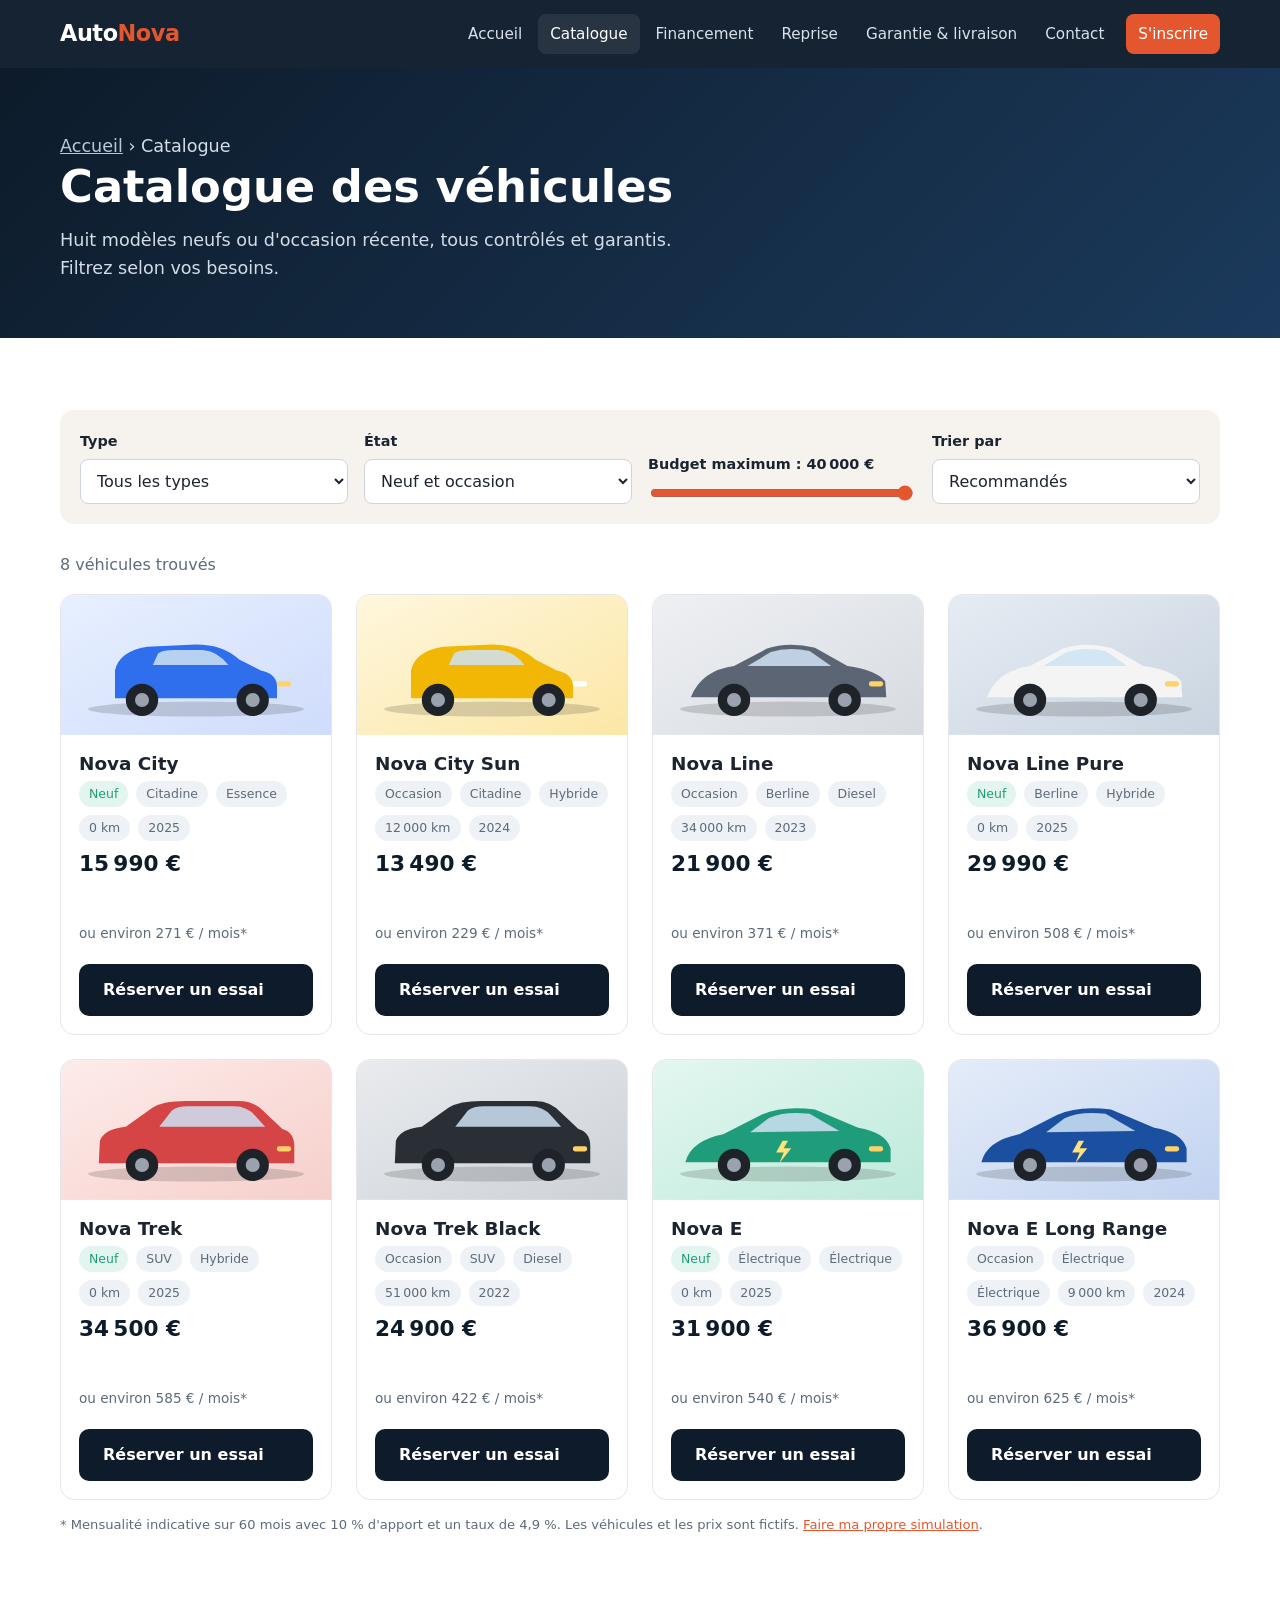
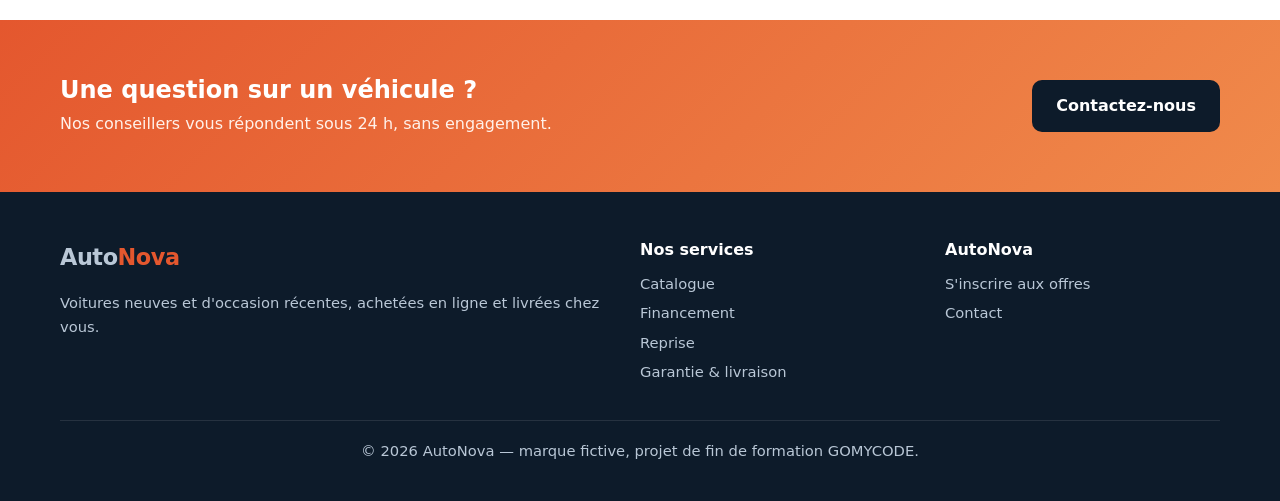
==== catalogue.html @ f9ec9d11 "AutoNova : site de marketing (accueil, 4 pages de fonctionnalites, inscription, contact), README et " ====
<!DOCTYPE html>
<html lang="fr">
<head>
  <meta charset="UTF-8">
  <meta name="viewport" content="width=device-width, initial-scale=1.0">
  <meta name="description" content="Toutes les voitures neuves et d'occasion AutoNova, avec filtres par type, prix et état.">
  <title>Catalogue — AutoNova</title>
  <link rel="icon" href="images/favicon.svg" type="image/svg+xml">
  <link rel="stylesheet" href="css/style.css">
</head>
<body>
  <a class="skip-link" href="#contenu">Aller au contenu</a>
  <header class="site-header">
    <nav class="container navbar" aria-label="Navigation principale">
      <a href="index.html" class="logo">Auto<span>Nova</span></a>
      <button class="menu-toggle" type="button" aria-expanded="false" aria-controls="nav-links">☰ Menu</button>
      <ul class="nav-links" id="nav-links">
        <li><a href="index.html">Accueil</a></li>
        <li><a href="catalogue.html" aria-current="page">Catalogue</a></li>
        <li><a href="financement.html">Financement</a></li>
        <li><a href="reprise.html">Reprise</a></li>
        <li><a href="garantie-livraison.html">Garantie & livraison</a></li>
        <li><a href="contact.html">Contact</a></li>
        <li><a href="inscription.html" class="nav-cta">S'inscrire</a></li>
      </ul>
    </nav>
  </header>

  <main id="contenu">
    <section class="page-hero">
      <div class="container">
        <p class="breadcrumb"><a href="index.html">Accueil</a> › Catalogue</p>
        <h1>Catalogue des véhicules</h1>
        <p>Huit modèles neufs ou d'occasion récente, tous contrôlés et garantis. Filtrez selon vos besoins.</p>
      </div>
    </section>

    <section class="section">
      <div class="container">
        <form class="filters" aria-label="Filtrer les véhicules" onsubmit="return false">
          <div class="field">
            <label for="filter-type">Type</label>
            <select id="filter-type">
              <option value="all">Tous les types</option>
              <option value="citadine">Citadine</option>
              <option value="berline">Berline</option>
              <option value="suv">SUV</option>
              <option value="electrique">Électrique</option>
            </select>
          </div>
          <div class="field">
            <label for="filter-condition">État</label>
            <select id="filter-condition">
              <option value="all">Neuf et occasion</option>
              <option value="neuf">Neuf</option>
              <option value="occasion">Occasion</option>
            </select>
          </div>
          <div class="field">
            <label for="filter-price">Budget maximum : <output id="price-output" for="filter-price"></output></label>
            <input type="range" id="filter-price" min="10000" max="40000" step="500" value="40000">
          </div>
          <div class="field">
            <label for="sort">Trier par</label>
            <select id="sort">
              <option value="default">Recommandés</option>
              <option value="price-asc">Prix croissant</option>
              <option value="price-desc">Prix décroissant</option>
              <option value="year">Plus récents</option>
            </select>
          </div>
        </form>

        <p id="result-count" class="result-count" aria-live="polite"></p>
        <div id="car-grid" class="grid"></div>
        <p class="disclaimer">* Mensualité indicative sur 60 mois avec 10 % d'apport et un taux de 4,9 %. Les véhicules et les prix sont fictifs. <a href="financement.html">Faire ma propre simulation</a>.</p>
      </div>
    </section>
  </main>

  <!-- Appel à l'action : présent sur toutes les pages sauf Contact -->
  <section class="cta-band" aria-labelledby="cta-title">
    <div class="container">
      <div>
        <h2 id="cta-title">Une question sur un véhicule ?</h2>
        <p>Nos conseillers vous répondent sous 24 h, sans engagement.</p>
      </div>
      <a class="btn" href="contact.html">Contactez-nous</a>
    </div>
  </section>

  <footer class="site-footer">
    <div class="container">
      <div class="footer-grid">
        <div>
          <a href="index.html" class="logo">Auto<span>Nova</span></a>
          <p>Voitures neuves et d'occasion récentes, achetées en ligne et livrées chez vous.</p>
        </div>
        <div>
          <h3>Nos services</h3>
          <ul>
            <li><a href="catalogue.html">Catalogue</a></li>
            <li><a href="financement.html">Financement</a></li>
            <li><a href="reprise.html">Reprise</a></li>
            <li><a href="garantie-livraison.html">Garantie &amp; livraison</a></li>
          </ul>
        </div>
        <div>
          <h3>AutoNova</h3>
          <ul>
            <li><a href="inscription.html">S'inscrire aux offres</a></li>
            <li><a href="contact.html">Contact</a></li>
          </ul>
        </div>
      </div>
      <p class="footer-bottom">© <span id="year">2026</span> AutoNova — marque fictive, projet de fin de formation GOMYCODE.</p>
    </div>
  </footer>

  <script src="js/main.js"></script>
  <script src="js/catalogue.js"></script>
</body>
</html>
---- css/style.css ----
/* =========================================================
   AutoNova — feuille de style commune à toutes les pages
   ========================================================= */
:root {
  --navy: #0d1b2a;
  --navy-2: #1b3a5c;
  --orange: #e4572e;
  --orange-dark: #c4421d;
  --sand: #f6f3ee;
  --text: #1c2430;
  --muted: #5d6b7a;
  --border: #e3e6ea;
  --white: #ffffff;
  --success: #1f9d7a;
  --error: #c62828;
  --radius: 14px;
  --shadow: 0 10px 30px rgba(13, 27, 42, 0.08);
  --max: 1160px;
}

*, *::before, *::after { box-sizing: border-box; }
html { scroll-behavior: smooth; }
body {
  margin: 0;
  font-family: system-ui, -apple-system, "Segoe UI", Roboto, sans-serif;
  color: var(--text);
  background: var(--white);
  line-height: 1.6;
}
img { max-width: 100%; display: block; }
a { color: var(--orange); }
h1, h2, h3 { line-height: 1.2; margin: 0 0 12px; }
.container { width: min(100% - 32px, var(--max)); margin-inline: auto; }
.visually-hidden { position: absolute; width: 1px; height: 1px; overflow: hidden; clip: rect(0 0 0 0); white-space: nowrap; }
.skip-link { position: absolute; left: -999px; top: 8px; background: var(--white); padding: 8px 12px; z-index: 100; }
.skip-link:focus { left: 8px; }

/* ===== En-tête ===== */
.site-header {
  position: sticky; top: 0; z-index: 50;
  background: rgba(13, 27, 42, 0.96);
  backdrop-filter: blur(6px);
}
.navbar { display: flex; align-items: center; justify-content: space-between; min-height: 68px; }
.logo { color: var(--white); font-weight: 800; font-size: 1.4rem; text-decoration: none; letter-spacing: -0.02em; }
.logo span { color: var(--orange); }
.nav-links { display: flex; gap: 4px; list-style: none; margin: 0; padding: 0; align-items: center; }
.nav-links a {
  display: block; padding: 8px 12px; border-radius: 8px;
  color: #d9e2ec; text-decoration: none; font-weight: 500; font-size: 0.95rem;
}
.nav-links a:hover, .nav-links a[aria-current="page"] { color: var(--white); background: rgba(255,255,255,0.08); }
.nav-links .nav-cta { background: var(--orange); color: var(--white); margin-left: 6px; }
.nav-links .nav-cta:hover, .nav-links .nav-cta[aria-current="page"] { background: var(--orange-dark); }
.menu-toggle {
  display: none; background: none; border: 1px solid rgba(255,255,255,0.3);
  color: var(--white); border-radius: 8px; padding: 8px 12px; font-size: 1rem; cursor: pointer;
}

/* ===== Boutons ===== */
.btn {
  display: inline-block; padding: 13px 24px; border-radius: 10px; border: none;
  background: var(--orange); color: var(--white); font: inherit; font-weight: 600;
  text-decoration: none; cursor: pointer; transition: background .2s, transform .15s;
}
.btn:hover { background: var(--orange-dark); transform: translateY(-1px); }
.btn-outline { background: transparent; border: 2px solid currentColor; color: var(--white); }
.btn-outline:hover { background: rgba(255,255,255,0.1); }
.btn-dark { background: var(--navy); }
.btn-dark:hover { background: var(--navy-2); }

/* ===== Héros ===== */
.hero {
  position: relative; color: var(--white); min-height: 560px;
  display: flex; align-items: center;
  background: var(--navy) url("../images/hero.svg") center / cover no-repeat;
}
.hero::before { content: ""; position: absolute; inset: 0; background: linear-gradient(90deg, rgba(13,27,42,.85) 0%, rgba(13,27,42,.35) 60%, transparent); }
.hero .container { position: relative; padding: 80px 0; }
.hero-content { max-width: 560px; }
.eyebrow { text-transform: uppercase; letter-spacing: .1em; font-size: .8rem; font-weight: 700; color: var(--orange); margin: 0 0 10px; }
.hero h1 { font-size: clamp(2.2rem, 5vw, 3.4rem); }
.hero p { font-size: 1.15rem; color: #dde5ee; }
.hero-actions { display: flex; gap: 12px; flex-wrap: wrap; margin-top: 24px; }

.page-hero { background: linear-gradient(135deg, var(--navy), var(--navy-2)); color: var(--white); padding: 64px 0 56px; }
.page-hero h1 { font-size: clamp(1.9rem, 4vw, 2.8rem); }
.page-hero p { color: #d3dde8; max-width: 640px; font-size: 1.1rem; margin: 0; }
.breadcrumb { font-size: .9rem; margin-bottom: 14px; }
.breadcrumb a { color: #b9c7d6; }

/* ===== Sections ===== */
.section { padding: 72px 0; }
.section-alt { background: var(--sand); }
.section-title { text-align: center; max-width: 680px; margin: 0 auto 40px; }
.section-title h2 { font-size: clamp(1.7rem, 3vw, 2.3rem); }
.section-title p { color: var(--muted); margin: 0; }

.stats { display: grid; grid-template-columns: repeat(auto-fit, minmax(180px, 1fr)); gap: 20px; }
.stat { text-align: center; padding: 22px; border-radius: var(--radius); background: var(--white); box-shadow: var(--shadow); }
.stat strong { display: block; font-size: 2rem; color: var(--orange); }
.stat span { color: var(--muted); }

.grid { display: grid; gap: 24px; grid-template-columns: repeat(auto-fit, minmax(250px, 1fr)); }

.feature-card {
  display: flex; flex-direction: column; padding: 26px; border-radius: var(--radius);
  background: var(--white); border: 1px solid var(--border); text-decoration: none; color: inherit;
  transition: transform .2s, box-shadow .2s;
}
.feature-card:hover { transform: translateY(-4px); box-shadow: var(--shadow); }
.feature-icon { width: 52px; height: 52px; display: grid; place-items: center; border-radius: 12px; background: #fdebe5; font-size: 1.6rem; margin-bottom: 16px; }
.feature-card p { color: var(--muted); flex: 1; }
.feature-link { color: var(--orange); font-weight: 600; }

.steps { counter-reset: step; list-style: none; padding: 0; display: grid; gap: 20px; grid-template-columns: repeat(auto-fit, minmax(220px, 1fr)); }
.steps li { position: relative; padding: 24px 22px 22px; background: var(--white); border-radius: var(--radius); box-shadow: var(--shadow); }
.steps li::before {
  counter-increment: step; content: counter(step);
  display: grid; place-items: center; width: 36px; height: 36px; border-radius: 50%;
  background: var(--navy); color: var(--white); font-weight: 700; margin-bottom: 12px;
}
.steps p { color: var(--muted); margin: 0; }

.testimonials { display: grid; gap: 20px; grid-template-columns: repeat(auto-fit, minmax(260px, 1fr)); }
.testimonial { margin: 0; padding: 24px; border-radius: var(--radius); background: var(--white); border-left: 4px solid var(--orange); }
.testimonial footer { margin-top: 10px; color: var(--muted); font-size: .9rem; }
.note-fictive { text-align: center; color: var(--muted); font-size: .85rem; margin-top: 16px; }

/* ===== Deux colonnes ===== */
.split { display: grid; gap: 40px; grid-template-columns: 1fr 1fr; align-items: center; }
.split img { border-radius: var(--radius); box-shadow: var(--shadow); }
.check-list { list-style: none; padding: 0; }
.check-list li { padding: 6px 0 6px 30px; position: relative; }
.check-list li::before { content: "✓"; position: absolute; left: 0; top: 6px; width: 20px; height: 20px; border-radius: 50%; background: #e3f5ef; color: var(--success); display: grid; place-items: center; font-size: .75rem; font-weight: 800; }

/* ===== Catalogue ===== */
.filters { display: flex; flex-wrap: wrap; gap: 16px; align-items: flex-end; padding: 20px; background: var(--sand); border-radius: var(--radius); margin-bottom: 28px; }
.field { display: flex; flex-direction: column; gap: 6px; flex: 1; min-width: 180px; }
.field label { font-weight: 600; font-size: .9rem; }
.field input, .field select, .field textarea {
  padding: 11px 12px; border: 1px solid #cfd5dc; border-radius: 8px; font: inherit; background: var(--white); color: var(--text);
}
.field input:focus, .field select:focus, .field textarea:focus { outline: 2px solid var(--orange); border-color: transparent; }
.result-count { color: var(--muted); margin: 0 0 16px; }

.car-card { border-radius: var(--radius); overflow: hidden; background: var(--white); border: 1px solid var(--border); display: flex; flex-direction: column; }
.car-card img { aspect-ratio: 50 / 26; object-fit: cover; width: 100%; }
.car-body { padding: 18px; display: flex; flex-direction: column; gap: 6px; flex: 1; }
.car-body h3 { margin: 0; font-size: 1.15rem; }
.car-meta { display: flex; gap: 8px; flex-wrap: wrap; }
.tag { font-size: .78rem; padding: 3px 10px; border-radius: 999px; background: #eef2f6; color: var(--muted); }
.tag-new { background: #e3f5ef; color: var(--success); }
.car-price { font-size: 1.35rem; font-weight: 800; color: var(--navy); margin-top: auto; }
.car-month { font-size: .85rem; color: var(--muted); }
.empty { text-align: center; padding: 40px; color: var(--muted); }

/* ===== Simulateurs ===== */
.calculator { display: grid; gap: 30px; grid-template-columns: 1.2fr 1fr; align-items: start; }
.panel { padding: 28px; border-radius: var(--radius); background: var(--white); box-shadow: var(--shadow); }
.panel .field { margin-bottom: 18px; }
.range-row { display: flex; justify-content: space-between; font-size: .9rem; color: var(--muted); }
input[type="range"] { accent-color: var(--orange); padding: 0; }
.result-panel { background: var(--navy); color: var(--white); }
.result-big { font-size: 2.6rem; font-weight: 800; color: var(--orange); margin: 6px 0; }
.result-list { list-style: none; padding: 0; margin: 18px 0 0; }
.result-list li { display: flex; justify-content: space-between; padding: 8px 0; border-bottom: 1px solid rgba(255,255,255,.12); color: #d3dde8; }
.result-list strong { color: var(--white); }
.disclaimer { font-size: .82rem; color: var(--muted); margin-top: 14px; }
.result-panel .disclaimer { color: #9fb0c2; }

/* ===== Tableau ===== */
.table-wrap { overflow-x: auto; }
table { width: 100%; border-collapse: collapse; background: var(--white); border-radius: var(--radius); overflow: hidden; }
th, td { padding: 14px 16px; text-align: left; border-bottom: 1px solid var(--border); }
th { background: var(--navy); color: var(--white); font-weight: 600; }

/* ===== FAQ ===== */
details { border: 1px solid var(--border); border-radius: 10px; padding: 14px 18px; background: var(--white); margin-bottom: 10px; }
summary { font-weight: 600; cursor: pointer; }
details p { color: var(--muted); margin: 10px 0 0; }

/* ===== Formulaires ===== */
.form-card { max-width: 640px; margin: 0 auto; }
.form-grid { display: grid; grid-template-columns: 1fr 1fr; gap: 0 18px; }
.form-grid .full { grid-column: 1 / -1; }
.field .hint { font-size: .8rem; color: var(--muted); }
.field .error { font-size: .82rem; color: var(--error); min-height: 1.1em; }
.field.invalid input, .field.invalid select, .field.invalid textarea { border-color: var(--error); background: #fff7f7; }
.checkbox { display: flex; gap: 10px; align-items: flex-start; font-size: .92rem; }
.checkbox input { margin-top: 4px; accent-color: var(--orange); }
.form-success { display: none; padding: 18px; border-radius: 10px; background: #e3f5ef; color: #0f5c46; font-weight: 600; margin-top: 18px; }
.form-success.visible { display: block; }

.benefits { list-style: none; padding: 0; display: grid; gap: 14px; }
.benefits li { display: flex; gap: 14px; align-items: flex-start; }
.benefits .feature-icon { margin: 0; flex-shrink: 0; width: 44px; height: 44px; font-size: 1.3rem; }

.contact-info { list-style: none; padding: 0; display: grid; gap: 16px; }
.contact-info li { display: flex; gap: 12px; }

/* ===== Bandeau d'appel à l'action (toutes les pages sauf Contact) ===== */
.cta-band { background: linear-gradient(135deg, var(--orange), #f08a4b); color: var(--white); padding: 56px 0; }
.cta-band .container { display: flex; justify-content: space-between; align-items: center; gap: 24px; flex-wrap: wrap; }
.cta-band h2 { margin: 0 0 6px; }
.cta-band p { margin: 0; color: #fff1ea; }
.cta-band .btn { background: var(--navy); }
.cta-band .btn:hover { background: var(--navy-2); }

/* ===== Pied de page ===== */
.site-footer { background: var(--navy); color: #b9c7d6; padding: 48px 0 24px; font-size: .92rem; }
.footer-grid { display: grid; gap: 30px; grid-template-columns: 2fr 1fr 1fr; }
.site-footer h3 { color: var(--white); font-size: 1rem; }
.site-footer ul { list-style: none; padding: 0; margin: 0; }
.site-footer li { margin-bottom: 6px; }
.site-footer a { color: #b9c7d6; text-decoration: none; }
.site-footer a:hover { color: var(--white); }
.footer-bottom { border-top: 1px solid rgba(255,255,255,.1); margin-top: 30px; padding-top: 18px; text-align: center; }

:focus-visible { outline: 3px solid #ffb38f; outline-offset: 2px; }

/* ===== Animations au défilement ===== */
.reveal { opacity: 0; transform: translateY(18px); transition: opacity .6s ease, transform .6s ease; }
.reveal.visible { opacity: 1; transform: none; }
@media (prefers-reduced-motion: reduce) {
  * { transition: none !important; scroll-behavior: auto !important; }
  .reveal { opacity: 1; transform: none; }
}

/* ===== Responsive ===== */
@media (max-width: 900px) {
  .split, .calculator { grid-template-columns: 1fr; }
  .footer-grid { grid-template-columns: 1fr 1fr; }
  .footer-grid > :first-child { grid-column: 1 / -1; }
}
@media (max-width: 760px) {
  .menu-toggle { display: block; }
  .nav-links {
    display: none; position: absolute; top: 68px; left: 0; right: 0;
    flex-direction: column; align-items: stretch; gap: 0; padding: 10px 16px 18px;
    background: var(--navy);
  }
  .nav-links.open { display: flex; }
  .nav-links .nav-cta { margin: 8px 0 0; text-align: center; }
  .hero { min-height: 480px; }
  .section { padding: 52px 0; }
  .form-grid { grid-template-columns: 1fr; }
}
@media (max-width: 480px) {
  .footer-grid { grid-template-columns: 1fr; }
  .hero-actions .btn { width: 100%; text-align: center; }
}
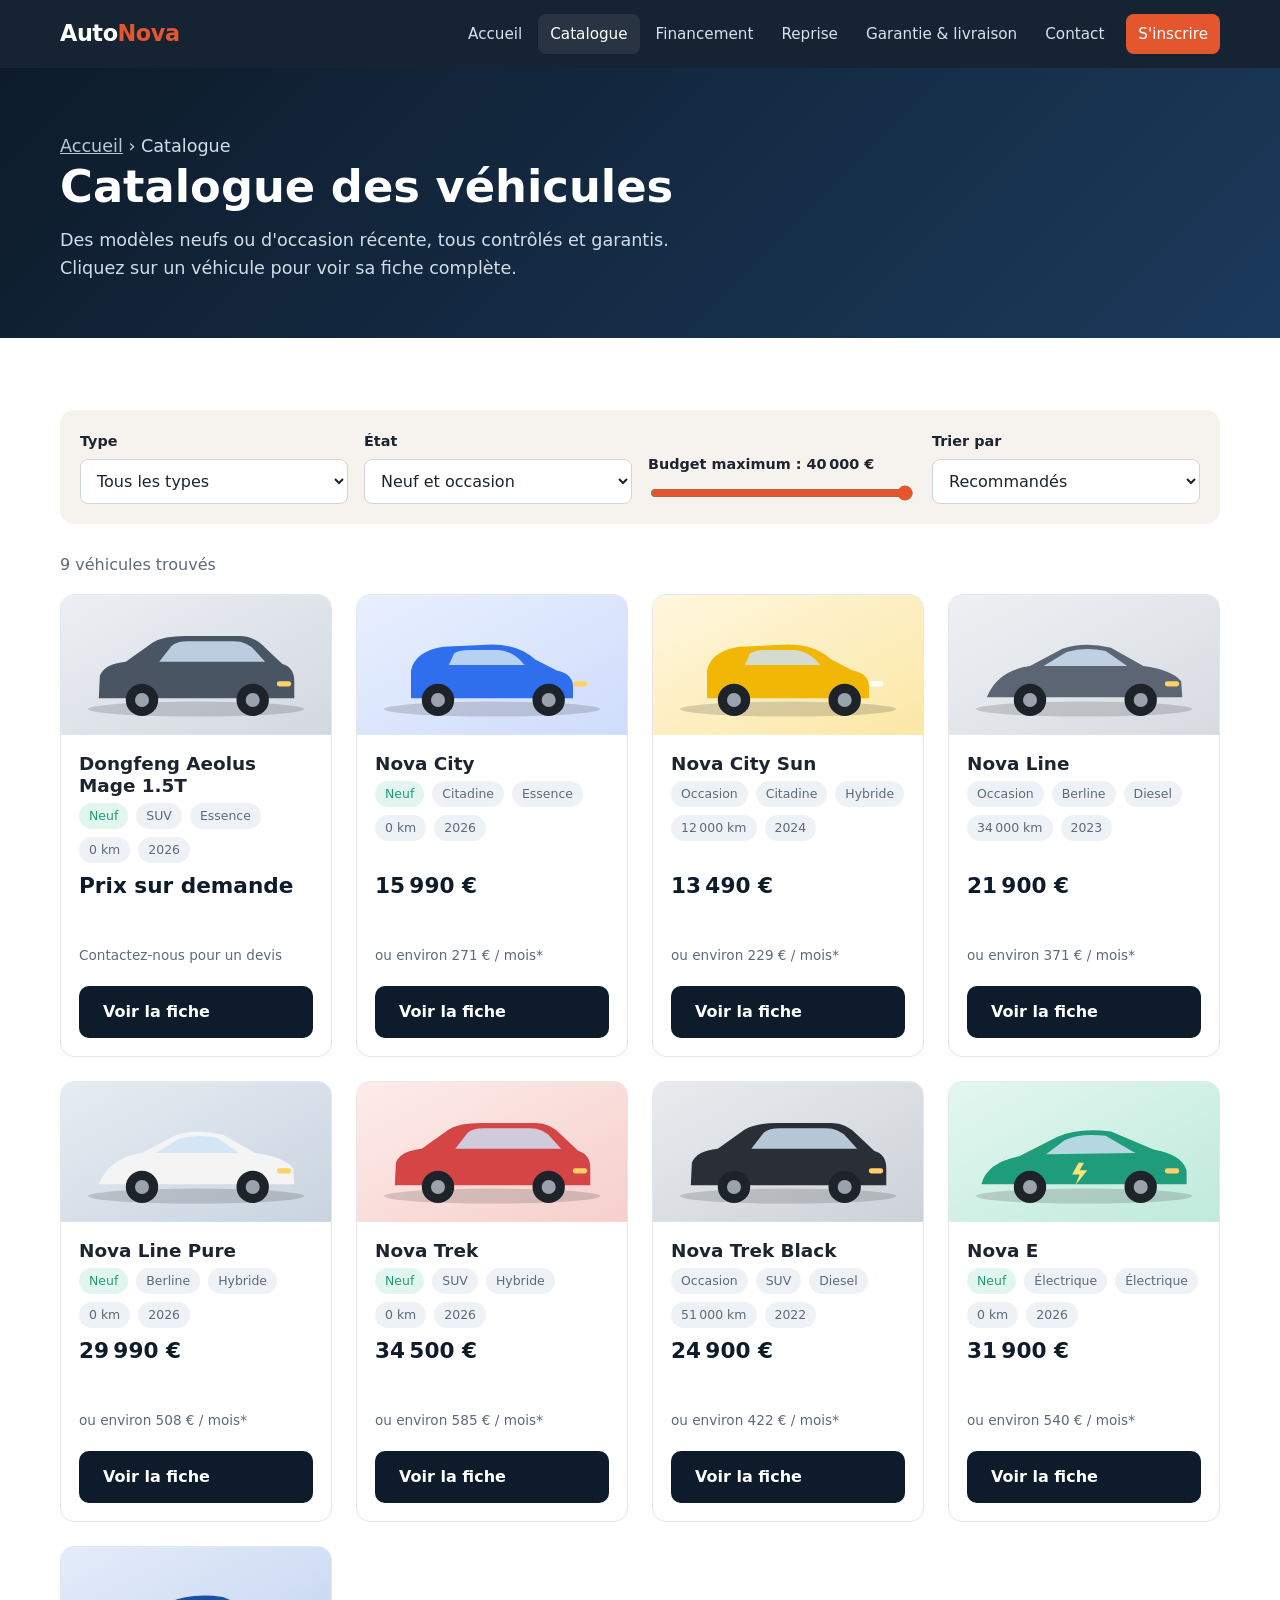
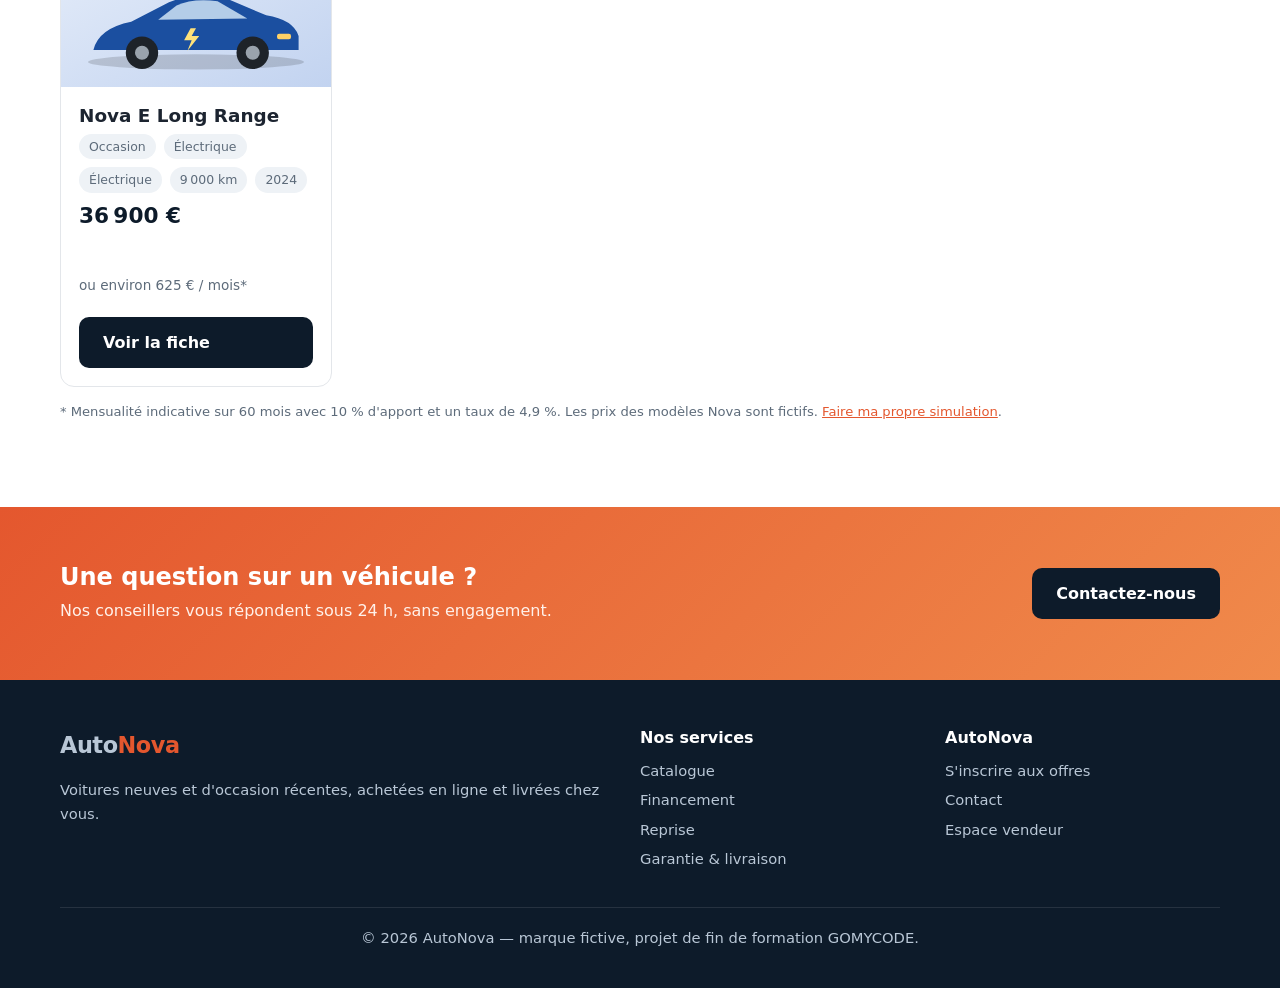
==== commit 272ff395: "Fiches vehicules par theme (neuf/occasion), Espace vendeur avec photos, video et import de fiche tec" ====
--- a/catalogue.html
+++ b/catalogue.html
@@ -31,7 +31,7 @@
       <div class="container">
         <p class="breadcrumb"><a href="index.html">Accueil</a> › Catalogue</p>
         <h1>Catalogue des véhicules</h1>
-        <p>Huit modèles neufs ou d'occasion récente, tous contrôlés et garantis. Filtrez selon vos besoins.</p>
+        <p>Des modèles neufs ou d'occasion récente, tous contrôlés et garantis. Cliquez sur un véhicule pour voir sa fiche complète.</p>
       </div>
     </section>
 
@@ -73,7 +73,7 @@
 
         <p id="result-count" class="result-count" aria-live="polite"></p>
         <div id="car-grid" class="grid"></div>
-        <p class="disclaimer">* Mensualité indicative sur 60 mois avec 10 % d'apport et un taux de 4,9 %. Les véhicules et les prix sont fictifs. <a href="financement.html">Faire ma propre simulation</a>.</p>
+        <p class="disclaimer">* Mensualité indicative sur 60 mois avec 10 % d'apport et un taux de 4,9 %. Les prix des modèles Nova sont fictifs. <a href="financement.html">Faire ma propre simulation</a>.</p>
       </div>
     </section>
   </main>
@@ -110,6 +110,7 @@
           <ul>
             <li><a href="inscription.html">S'inscrire aux offres</a></li>
             <li><a href="contact.html">Contact</a></li>
+            <li><a href="espace-vendeur.html">Espace vendeur</a></li>
           </ul>
         </div>
       </div>
@@ -118,6 +119,7 @@
   </footer>
 
   <script src="js/main.js"></script>
+  <script src="js/vehicules.js"></script>
   <script src="js/catalogue.js"></script>
 </body>
 </html>
--- a/css/style.css
+++ b/css/style.css
@@ -250,3 +250,124 @@
   .footer-grid { grid-template-columns: 1fr; }
   .hero-actions .btn { width: 100%; text-align: center; }
 }
+
+/* =========================================================
+   Fiches véhicules et Espace vendeur
+   ========================================================= */
+.card-link { color: inherit; text-decoration: none; }
+.card-link:hover { color: var(--orange); }
+
+.condition-badge {
+  display: inline-block; padding: 5px 14px; border-radius: 999px;
+  font-size: .8rem; font-weight: 800; letter-spacing: .06em; text-transform: uppercase; margin-bottom: 12px;
+}
+.condition-badge.is-new { background: #1f9d7a; color: #fff; }
+.condition-badge.is-used { background: #f2b705; color: #1c2430; }
+.condition-badge.small { padding: 2px 10px; font-size: .7rem; margin: 0; vertical-align: middle; }
+
+.fiche-hero { padding-bottom: 40px; }
+.fiche-top { display: grid; grid-template-columns: 1.4fr 1fr; gap: 32px; align-items: start; }
+
+.gallery-stage { border-radius: var(--radius); overflow: hidden; background: #eef1f4; aspect-ratio: 16 / 10; }
+.gallery-stage img, .gallery-stage video { width: 100%; height: 100%; object-fit: cover; background: #000; }
+.gallery-stage img[src$=".svg"] { object-fit: contain; background: transparent; }
+.gallery-thumbs { display: flex; gap: 10px; margin-top: 12px; overflow-x: auto; padding-bottom: 4px; }
+.thumb {
+  flex: 0 0 86px; height: 60px; padding: 0; border: 2px solid transparent; border-radius: 8px;
+  overflow: hidden; background: var(--navy); cursor: pointer;
+}
+.thumb img { width: 100%; height: 100%; object-fit: cover; }
+.thumb[aria-pressed="true"] { border-color: var(--orange); }
+.thumb-video { color: #fff; font-size: .8rem; font-weight: 700; }
+
+.fiche-summary { position: sticky; top: 88px; }
+.fiche-price { font-size: 2rem; font-weight: 800; color: var(--navy); margin: 0; }
+.key-figures { display: grid; grid-template-columns: 1fr 1fr; gap: 10px; margin: 18px 0; }
+.key-figure { padding: 12px; border-radius: 10px; background: var(--sand); }
+.key-figure span { display: block; font-size: .78rem; color: var(--muted); text-transform: uppercase; letter-spacing: .04em; }
+.key-figure strong { font-size: 1rem; }
+.summary-title { font-size: 1.05rem; margin-top: 18px; }
+.fiche-actions { display: grid; gap: 10px; margin-top: 18px; }
+.fiche-actions .btn { text-align: center; }
+
+.section-heading { margin-bottom: 24px; }
+.spec-groups { display: grid; gap: 20px; grid-template-columns: repeat(auto-fit, minmax(320px, 1fr)); }
+.spec-card { background: var(--white); border-radius: var(--radius); padding: 20px 22px; box-shadow: var(--shadow); }
+.spec-card h3 { display: flex; align-items: center; gap: 10px; font-size: 1.05rem; padding-bottom: 10px; border-bottom: 2px solid var(--orange); }
+.spec-icon { font-size: 1.2rem; }
+.spec-table { width: 100%; border-collapse: collapse; background: none; border-radius: 0; }
+.spec-table th, .spec-table td { padding: 9px 0; border-bottom: 1px solid var(--border); vertical-align: top; background: none; color: var(--text); }
+.spec-table th { width: 46%; font-weight: 500; color: var(--muted); padding-right: 12px; }
+.spec-table td { font-weight: 600; }
+.spec-table tr:last-child th, .spec-table tr:last-child td { border-bottom: none; }
+
+/* --- Espace vendeur --- */
+.vendor { display: grid; gap: 28px; }
+.notice { margin: 0; padding: 14px 18px; border-radius: 10px; background: #fff6e0; border-left: 4px solid #f2b705; }
+.optional { font-weight: 400; color: var(--muted); font-size: .9rem; }
+.import-panel textarea { font-family: ui-monospace, Menlo, Consolas, monospace; font-size: .88rem; }
+.import-status { margin: 12px 0 0; font-weight: 600; }
+.import-status.is-ok { color: var(--success); }
+.import-status.is-error, .form-status.is-error { color: var(--error); }
+.form-status.is-ok { color: var(--success); font-weight: 600; }
+
+#vehicle-form { display: grid; gap: 20px; }
+#vehicle-form > h2 { margin: 0; }
+.form-section { border: 1px solid var(--border); margin: 0; }
+.form-section legend { font-weight: 700; font-size: 1.05rem; padding: 0 8px; }
+.state-section.is-new { border-left: 4px solid #1f9d7a; }
+.state-section.is-used { border-left: 4px solid #f2b705; }
+
+.condition-toggle { display: inline-flex; padding: 4px; border-radius: 12px; background: var(--sand); margin-bottom: 18px; }
+.condition-toggle input { position: absolute; opacity: 0; pointer-events: none; }
+.condition-toggle span { display: block; padding: 10px 26px; border-radius: 9px; font-weight: 700; cursor: pointer; color: var(--muted); }
+.condition-toggle input:checked + span { background: var(--navy); color: #fff; }
+.condition-toggle input:focus-visible + span { outline: 3px solid #ffb38f; }
+
+.photo-preview { display: grid; grid-template-columns: repeat(auto-fill, minmax(120px, 1fr)); gap: 12px; margin-top: 14px; }
+.preview-item { position: relative; margin: 0; }
+.preview-item img { width: 100%; aspect-ratio: 4 / 3; object-fit: cover; border-radius: 8px; }
+.preview-item figcaption { font-size: .78rem; color: var(--muted); }
+.preview-item:first-child img { outline: 3px solid var(--orange); }
+.preview-item .icon-btn-small { position: absolute; top: 6px; right: 6px; }
+.video-preview video { width: 100%; max-width: 480px; border-radius: 10px; margin-top: 14px; display: block; }
+
+.icon-btn-small {
+  width: 30px; height: 30px; border-radius: 50%; border: none; cursor: pointer;
+  background: rgba(13, 27, 42, .85); color: #fff; font-size: 1.1rem; line-height: 1;
+}
+.link-btn { background: none; border: none; color: var(--orange); font: inherit; font-weight: 600; cursor: pointer; padding: 6px 0; }
+.btn-ghost { background: transparent; color: var(--navy); border: 2px solid var(--border); }
+.btn-ghost:hover { background: var(--sand); }
+.form-actions { display: flex; gap: 12px; flex-wrap: wrap; }
+
+.extra-rows { list-style: none; padding: 0; margin: 10px 0; display: grid; gap: 8px; }
+.extra-row { display: grid; grid-template-columns: 1fr 1fr 30px; gap: 8px; align-items: center; }
+.extra-row input { padding: 10px 12px; border: 1px solid #cfd5dc; border-radius: 8px; font: inherit; min-width: 0; }
+
+.my-vehicles { display: grid; gap: 12px; }
+.my-vehicle { display: grid; grid-template-columns: 110px 1fr auto; gap: 16px; align-items: center; padding: 12px; border: 1px solid var(--border); border-radius: var(--radius); background: var(--white); }
+.my-vehicle img { width: 110px; height: 72px; object-fit: cover; border-radius: 8px; background: var(--sand); }
+.my-vehicle h3 { margin: 0 0 4px; font-size: 1.05rem; }
+.my-vehicle p { margin: 0; color: var(--muted); font-size: .9rem; }
+.my-actions { display: flex; gap: 6px; flex-wrap: wrap; }
+.my-actions a, .my-actions button {
+  padding: 7px 12px; border-radius: 8px; border: 1px solid var(--border); background: var(--white);
+  font: inherit; font-size: .88rem; color: var(--text); text-decoration: none; cursor: pointer;
+}
+.my-actions .danger { color: var(--error); }
+#export-text { width: 100%; font-family: ui-monospace, Menlo, Consolas, monospace; font-size: .82rem; padding: 10px; border-radius: 8px; border: 1px solid #cfd5dc; }
+
+@media (max-width: 900px) {
+  .fiche-top { grid-template-columns: 1fr; }
+  .fiche-summary { position: static; }
+}
+@media (max-width: 600px) {
+  .spec-groups { grid-template-columns: 1fr; }
+  .my-vehicle { grid-template-columns: 80px 1fr; }
+  .my-vehicle img { width: 80px; height: 56px; }
+  .my-actions { grid-column: 1 / -1; }
+  .extra-row { grid-template-columns: 1fr 30px; }
+  .extra-row input:first-child { grid-column: 1 / -1; }
+}
+[hidden] { display: none !important; }
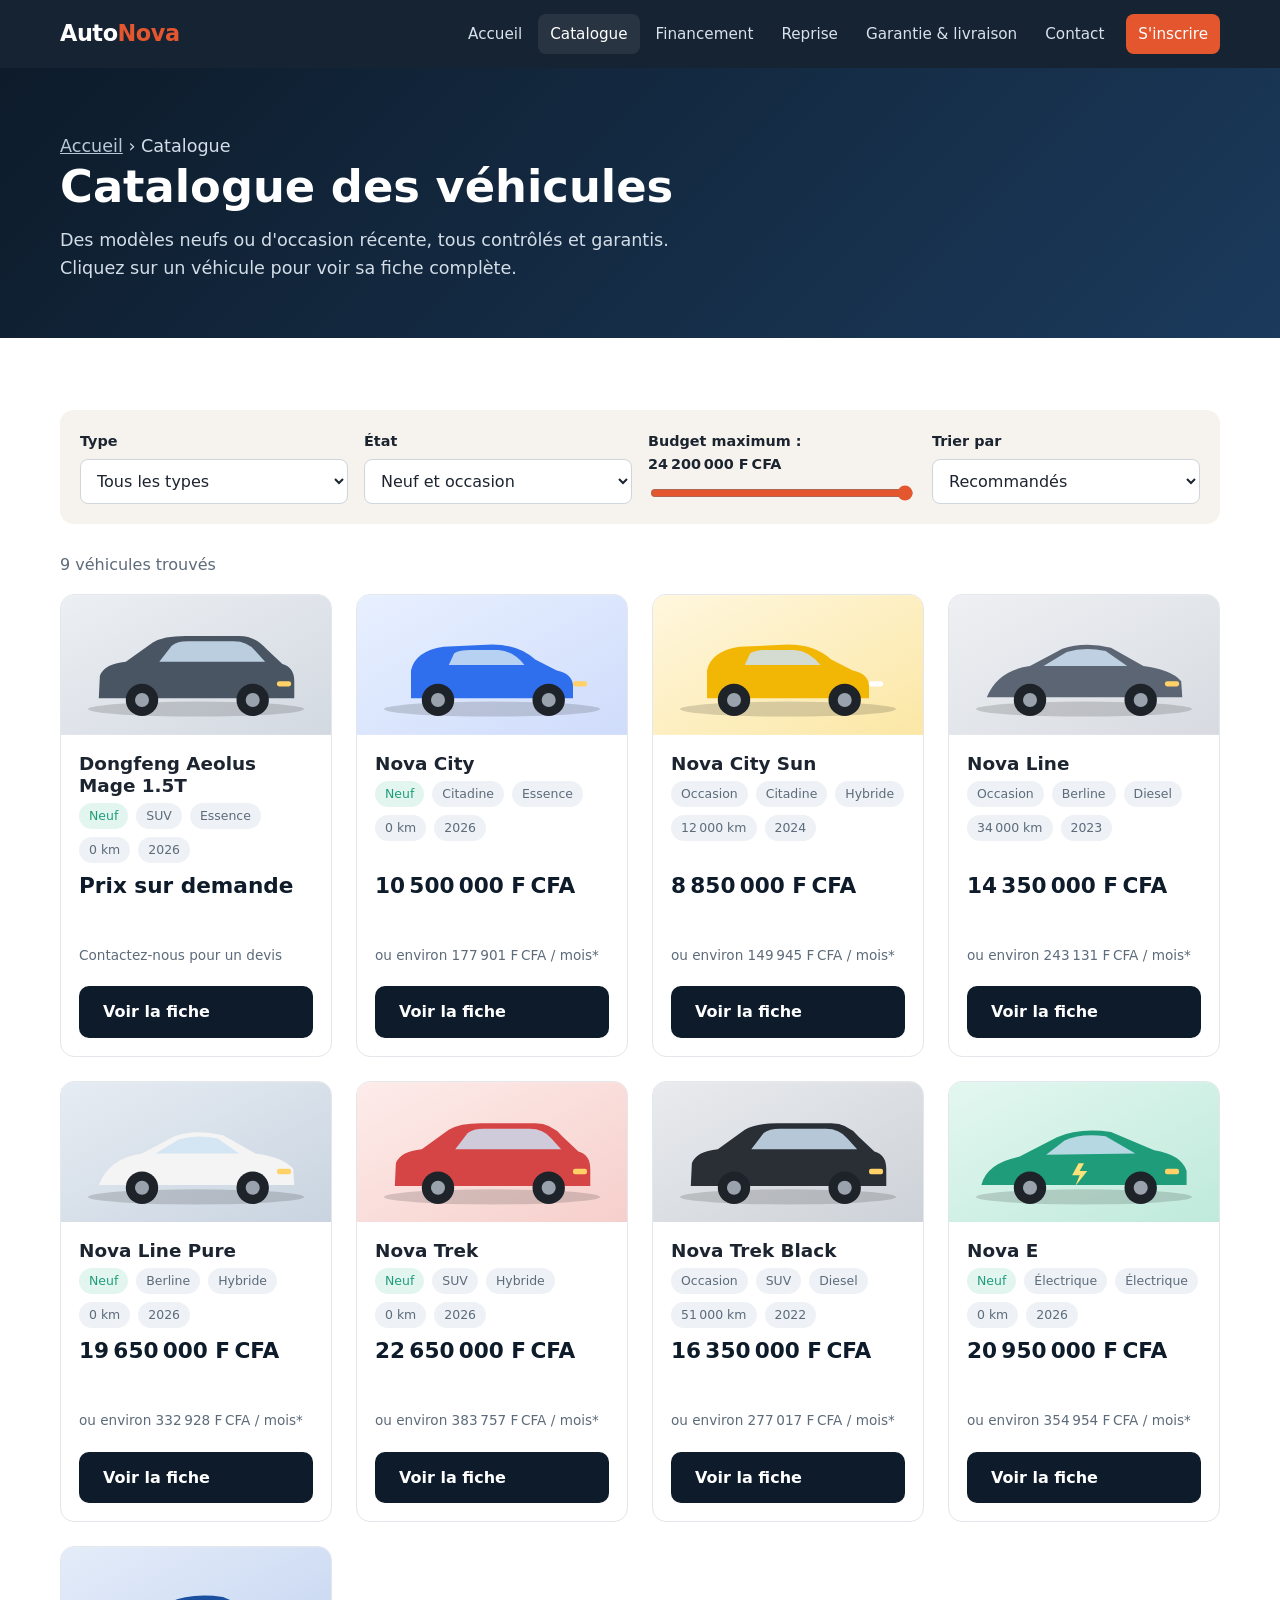
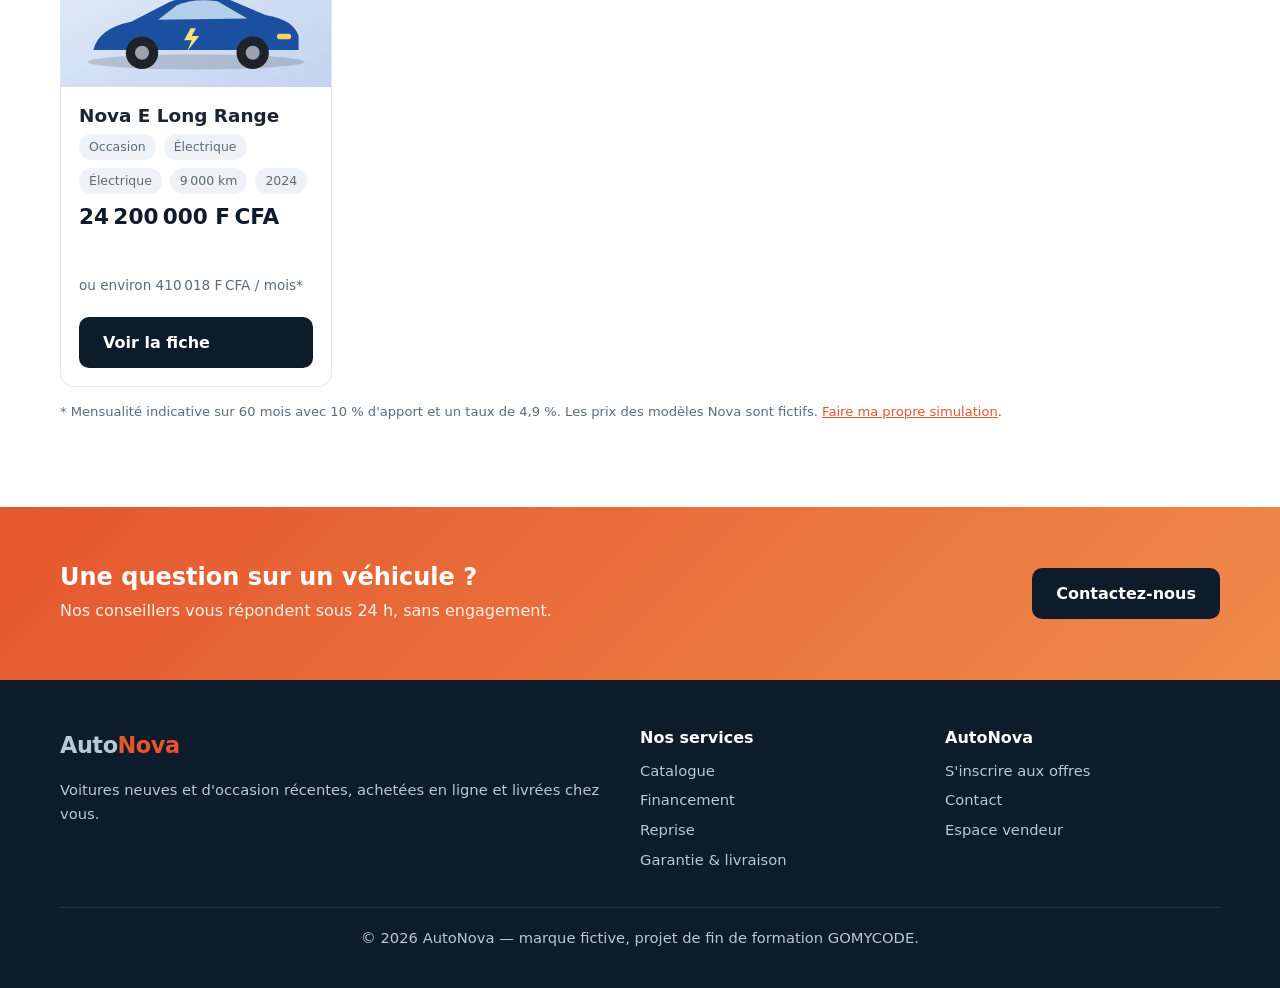
==== commit 8e37ce95: "Prix en francs CFA sur tout le site (catalogue, fiches, financement, reprise, inscription) Co-Author" ====
--- a/catalogue.html
+++ b/catalogue.html
@@ -58,7 +58,7 @@
           </div>
           <div class="field">
             <label for="filter-price">Budget maximum : <output id="price-output" for="filter-price"></output></label>
-            <input type="range" id="filter-price" min="10000" max="40000" step="500" value="40000">
+            <input type="range" id="filter-price" min="0" max="25000000" step="500000" value="25000000">
           </div>
           <div class="field">
             <label for="sort">Trier par</label>
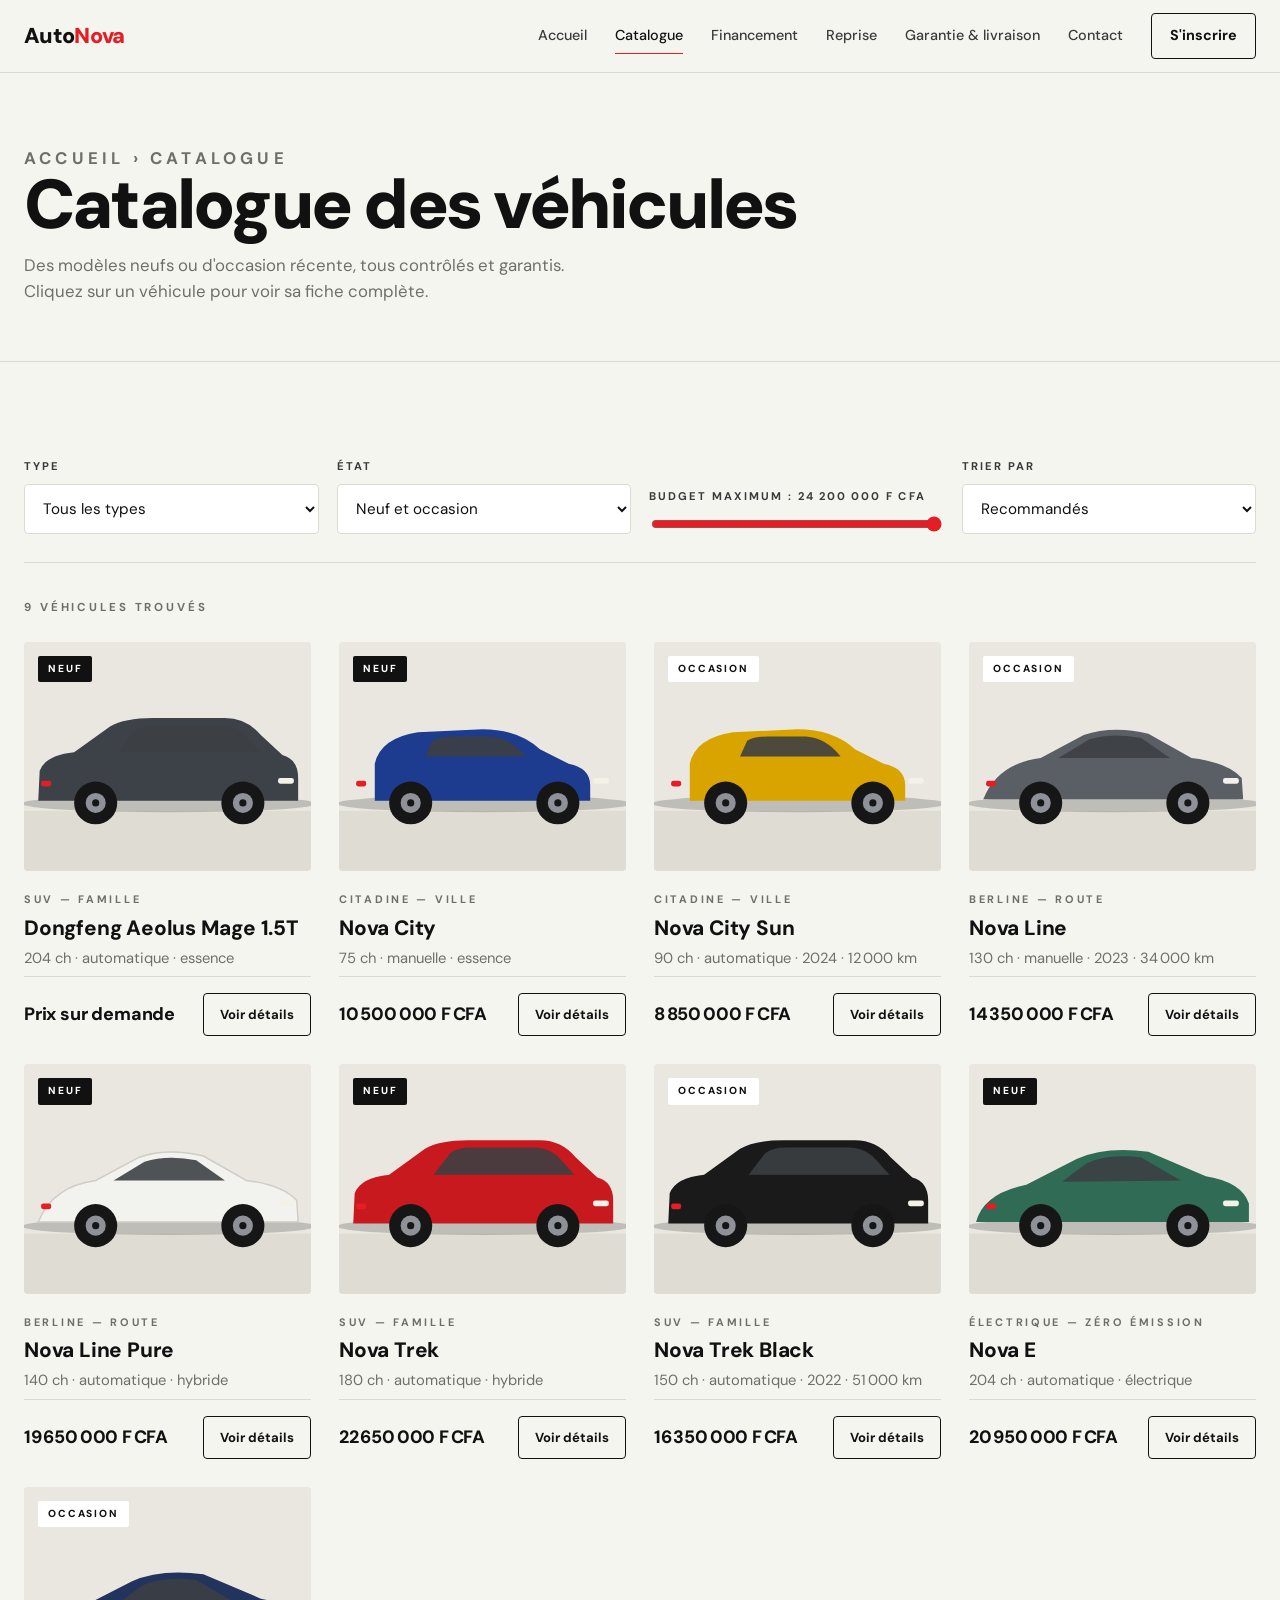
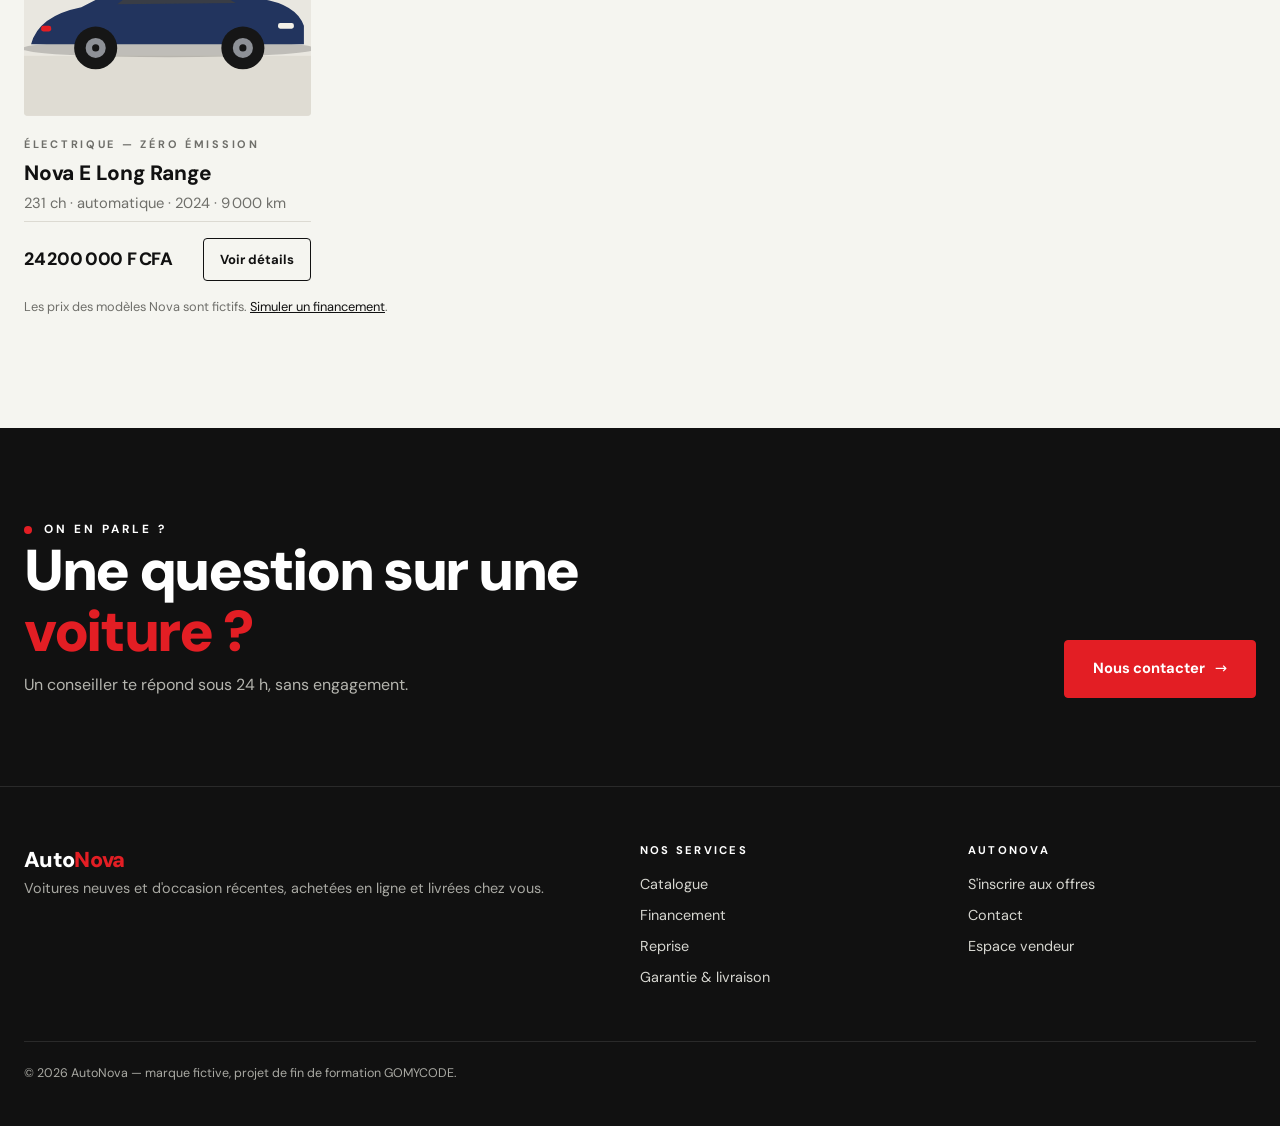
==== commit 76a7732b: "Nouveau design : beige, noir et rouge, DM Sans, accueil refait et 3 variantes du hero Co-Authored-By" ====
--- a/catalogue.html
+++ b/catalogue.html
@@ -73,7 +73,7 @@
 
         <p id="result-count" class="result-count" aria-live="polite"></p>
         <div id="car-grid" class="grid"></div>
-        <p class="disclaimer">* Mensualité indicative sur 60 mois avec 10 % d'apport et un taux de 4,9 %. Les prix des modèles Nova sont fictifs. <a href="financement.html">Faire ma propre simulation</a>.</p>
+        <p class="disclaimer">Les prix des modèles Nova sont fictifs. <a href="financement.html">Simuler un financement</a>.</p>
       </div>
     </section>
   </main>
@@ -82,10 +82,11 @@
   <section class="cta-band" aria-labelledby="cta-title">
     <div class="container">
       <div>
-        <h2 id="cta-title">Une question sur un véhicule ?</h2>
-        <p>Nos conseillers vous répondent sous 24 h, sans engagement.</p>
+        <p class="eyebrow" style="color:#fff">On en parle ?</p>
+        <h2 id="cta-title">Une question sur une <span class="accent">voiture ?</span></h2>
+        <p>Un conseiller te répond sous 24 h, sans engagement.</p>
       </div>
-      <a class="btn" href="contact.html">Contactez-nous</a>
+      <a class="btn btn-arrow" href="contact.html">Nous contacter</a>
     </div>
   </section>
 
--- a/css/style.css
+++ b/css/style.css
@@ -1,373 +1,506 @@
 /* =========================================================
-   AutoNova — feuille de style commune à toutes les pages
+   AutoNova — feuille de style
+   Direction : minimaliste et premium. Fond beige, texte noir,
+   UNE seule couleur d'accent (rouge). Typographie DM Sans,
+   titres très gras, surtitres en majuscules espacées.
    ========================================================= */
+
+/* ---------- Police DM Sans (fichiers locaux, licence OFL) ---------- */
+@font-face { font-family: "DM Sans"; src: url("../fonts/dm-sans-latin-400-normal.woff2") format("woff2"); font-weight: 400; font-display: swap; }
+@font-face { font-family: "DM Sans"; src: url("../fonts/dm-sans-latin-500-normal.woff2") format("woff2"); font-weight: 500; font-display: swap; }
+@font-face { font-family: "DM Sans"; src: url("../fonts/dm-sans-latin-700-normal.woff2") format("woff2"); font-weight: 700; font-display: swap; }
+@font-face { font-family: "DM Sans"; src: url("../fonts/dm-sans-latin-800-normal.woff2") format("woff2"); font-weight: 800; font-display: swap; }
+@font-face { font-family: "DM Sans"; src: url("../fonts/dm-sans-latin-900-normal.woff2") format("woff2"); font-weight: 900; font-display: swap; }
+
 :root {
-  --navy: #0d1b2a;
-  --navy-2: #1b3a5c;
-  --orange: #e4572e;
-  --orange-dark: #c4421d;
-  --sand: #f6f3ee;
-  --text: #1c2430;
-  --muted: #5d6b7a;
-  --border: #e3e6ea;
-  --white: #ffffff;
-  --success: #1f9d7a;
-  --error: #c62828;
-  --radius: 14px;
-  --shadow: 0 10px 30px rgba(13, 27, 42, 0.08);
-  --max: 1160px;
+  --bg: #F5F5F0;
+  --bg-2: #ECEBE4;
+  --ink: #111111;
+  --ink-2: #3a3a3a;
+  --muted: #6f6f6a;
+  --line: #DCDAD2;
+  --red: #E31E24;
+  --red-dark: #B9161B;
+  --white: #FFFFFF;
+  --postit: #FFD84D;
+  --success: #1F7A4D;
+  --error: #C4161C;
+  --radius: 4px;
+  --max: 1240px;
+  --track: 0.25em;
 }
 
 *, *::before, *::after { box-sizing: border-box; }
 html { scroll-behavior: smooth; }
 body {
   margin: 0;
-  font-family: system-ui, -apple-system, "Segoe UI", Roboto, sans-serif;
-  color: var(--text);
-  background: var(--white);
+  font-family: "DM Sans", system-ui, -apple-system, "Segoe UI", sans-serif;
+  font-size: 16px;
   line-height: 1.6;
+  color: var(--ink);
+  background: var(--bg);
+  -webkit-font-smoothing: antialiased;
 }
 img { max-width: 100%; display: block; }
-a { color: var(--orange); }
-h1, h2, h3 { line-height: 1.2; margin: 0 0 12px; }
-.container { width: min(100% - 32px, var(--max)); margin-inline: auto; }
+a { color: var(--ink); }
+h1, h2, h3 { margin: 0 0 14px; line-height: 1.05; letter-spacing: -0.02em; font-weight: 800; }
+h3 { line-height: 1.25; letter-spacing: -0.01em; }
+p { margin: 0 0 14px; }
+.container { width: min(100% - 48px, var(--max)); margin-inline: auto; }
 .visually-hidden { position: absolute; width: 1px; height: 1px; overflow: hidden; clip: rect(0 0 0 0); white-space: nowrap; }
-.skip-link { position: absolute; left: -999px; top: 8px; background: var(--white); padding: 8px 12px; z-index: 100; }
+.skip-link { position: absolute; left: -999px; top: 8px; background: var(--ink); color: var(--white); padding: 8px 12px; z-index: 100; }
 .skip-link:focus { left: 8px; }
-
-/* ===== En-tête ===== */
+[hidden] { display: none !important; }
+:focus-visible { outline: 2px solid var(--red); outline-offset: 3px; }
+
+/* ---------- Surtitre : MAJUSCULES espacées + point rouge ---------- */
+.eyebrow {
+  display: inline-flex; align-items: center; gap: 12px;
+  margin: 0 0 22px;
+  font-size: .74rem; font-weight: 700; letter-spacing: var(--track); text-transform: uppercase;
+  color: var(--ink);
+}
+.eyebrow::before { content: ""; width: 8px; height: 8px; border-radius: 50%; background: var(--red); flex-shrink: 0; }
+.accent { color: var(--red); }
+
+/* ---------- En-tête ---------- */
 .site-header {
   position: sticky; top: 0; z-index: 50;
-  background: rgba(13, 27, 42, 0.96);
-  backdrop-filter: blur(6px);
-}
-.navbar { display: flex; align-items: center; justify-content: space-between; min-height: 68px; }
-.logo { color: var(--white); font-weight: 800; font-size: 1.4rem; text-decoration: none; letter-spacing: -0.02em; }
-.logo span { color: var(--orange); }
-.nav-links { display: flex; gap: 4px; list-style: none; margin: 0; padding: 0; align-items: center; }
+  background: rgba(245, 245, 240, .92);
+  backdrop-filter: blur(8px);
+  border-bottom: 1px solid var(--line);
+}
+.navbar { display: flex; align-items: center; justify-content: space-between; min-height: 72px; }
+.logo { color: var(--ink); font-weight: 900; font-size: 1.35rem; text-decoration: none; letter-spacing: -0.03em; }
+.logo span { color: var(--red); }
+.nav-links { display: flex; gap: 28px; list-style: none; margin: 0; padding: 0; align-items: center; }
 .nav-links a {
-  display: block; padding: 8px 12px; border-radius: 8px;
-  color: #d9e2ec; text-decoration: none; font-weight: 500; font-size: 0.95rem;
-}
-.nav-links a:hover, .nav-links a[aria-current="page"] { color: var(--white); background: rgba(255,255,255,0.08); }
-.nav-links .nav-cta { background: var(--orange); color: var(--white); margin-left: 6px; }
-.nav-links .nav-cta:hover, .nav-links .nav-cta[aria-current="page"] { background: var(--orange-dark); }
+  display: block; padding: 6px 0; color: var(--ink-2); text-decoration: none;
+  font-size: .9rem; font-weight: 500; border-bottom: 1.5px solid transparent;
+}
+.nav-links a:hover { color: var(--ink); border-bottom-color: var(--ink); }
+.nav-links a[aria-current="page"] { color: var(--ink); border-bottom-color: var(--red); }
+.nav-links .nav-cta { padding: 10px 18px; border: 1.5px solid var(--ink); border-radius: var(--radius); color: var(--ink); font-weight: 700; }
+.nav-links .nav-cta:hover, .nav-links .nav-cta[aria-current="page"] { background: var(--ink); color: var(--white); border-bottom-color: var(--ink); }
 .menu-toggle {
-  display: none; background: none; border: 1px solid rgba(255,255,255,0.3);
-  color: var(--white); border-radius: 8px; padding: 8px 12px; font-size: 1rem; cursor: pointer;
-}
-
-/* ===== Boutons ===== */
+  display: none; background: none; border: 1.5px solid var(--ink); color: var(--ink);
+  border-radius: var(--radius); padding: 8px 14px; font: inherit; font-size: .8rem; font-weight: 700;
+  letter-spacing: .1em; text-transform: uppercase; cursor: pointer;
+}
+
+/* ---------- Boutons ---------- */
 .btn {
-  display: inline-block; padding: 13px 24px; border-radius: 10px; border: none;
-  background: var(--orange); color: var(--white); font: inherit; font-weight: 600;
-  text-decoration: none; cursor: pointer; transition: background .2s, transform .15s;
-}
-.btn:hover { background: var(--orange-dark); transform: translateY(-1px); }
-.btn-outline { background: transparent; border: 2px solid currentColor; color: var(--white); }
-.btn-outline:hover { background: rgba(255,255,255,0.1); }
-.btn-dark { background: var(--navy); }
-.btn-dark:hover { background: var(--navy-2); }
-
-/* ===== Héros ===== */
-.hero {
-  position: relative; color: var(--white); min-height: 560px;
-  display: flex; align-items: center;
-  background: var(--navy) url("../images/hero.svg") center / cover no-repeat;
-}
-.hero::before { content: ""; position: absolute; inset: 0; background: linear-gradient(90deg, rgba(13,27,42,.85) 0%, rgba(13,27,42,.35) 60%, transparent); }
-.hero .container { position: relative; padding: 80px 0; }
-.hero-content { max-width: 560px; }
-.eyebrow { text-transform: uppercase; letter-spacing: .1em; font-size: .8rem; font-weight: 700; color: var(--orange); margin: 0 0 10px; }
-.hero h1 { font-size: clamp(2.2rem, 5vw, 3.4rem); }
-.hero p { font-size: 1.15rem; color: #dde5ee; }
-.hero-actions { display: flex; gap: 12px; flex-wrap: wrap; margin-top: 24px; }
-
-.page-hero { background: linear-gradient(135deg, var(--navy), var(--navy-2)); color: var(--white); padding: 64px 0 56px; }
-.page-hero h1 { font-size: clamp(1.9rem, 4vw, 2.8rem); }
-.page-hero p { color: #d3dde8; max-width: 640px; font-size: 1.1rem; margin: 0; }
-.breadcrumb { font-size: .9rem; margin-bottom: 14px; }
-.breadcrumb a { color: #b9c7d6; }
-
-/* ===== Sections ===== */
-.section { padding: 72px 0; }
-.section-alt { background: var(--sand); }
-.section-title { text-align: center; max-width: 680px; margin: 0 auto 40px; }
-.section-title h2 { font-size: clamp(1.7rem, 3vw, 2.3rem); }
-.section-title p { color: var(--muted); margin: 0; }
-
-.stats { display: grid; grid-template-columns: repeat(auto-fit, minmax(180px, 1fr)); gap: 20px; }
-.stat { text-align: center; padding: 22px; border-radius: var(--radius); background: var(--white); box-shadow: var(--shadow); }
-.stat strong { display: block; font-size: 2rem; color: var(--orange); }
-.stat span { color: var(--muted); }
-
-.grid { display: grid; gap: 24px; grid-template-columns: repeat(auto-fit, minmax(250px, 1fr)); }
-
+  display: inline-flex; align-items: center; justify-content: center; gap: 10px;
+  padding: 16px 28px; border-radius: var(--radius); border: 1.5px solid var(--red);
+  background: var(--red); color: var(--white); font: inherit; font-size: .92rem; font-weight: 700;
+  text-decoration: none; cursor: pointer; transition: background .2s, color .2s, border-color .2s;
+}
+.btn:hover { background: var(--red-dark); border-color: var(--red-dark); }
+.btn-outline, .btn-ghost { background: transparent; color: var(--ink); border-color: var(--ink); }
+.btn-outline:hover, .btn-ghost:hover { background: var(--ink); color: var(--white); border-color: var(--ink); }
+.btn-dark { background: var(--ink); border-color: var(--ink); color: var(--white); }
+.btn-dark:hover { background: #2b2b2b; border-color: #2b2b2b; }
+.btn-arrow::after { content: "→"; font-weight: 400; }
+
+/* =========================================================
+   HERO — page d'accueil (3 variantes)
+   ========================================================= */
+.hero { position: relative; padding: 56px 0 0; }
+.hero-meta {
+  display: flex; justify-content: space-between; align-items: center; gap: 20px;
+  padding-bottom: 28px; margin-bottom: 48px; border-bottom: 1px solid var(--line);
+}
+.hero-meta .words { font-size: .72rem; font-weight: 700; letter-spacing: var(--track); text-transform: uppercase; color: var(--ink-2); }
+.hero-meta .words span { color: var(--red); margin: 0 .4em; }
+.hero-meta .meta-left { font-size: .72rem; font-weight: 700; letter-spacing: var(--track); text-transform: uppercase; color: var(--muted); margin: 0; }
+.hero-meta .meta-right { display: flex; gap: 28px; align-items: center; margin: 0; }
+.pager { font-size: .78rem; font-weight: 700; letter-spacing: .15em; color: var(--muted); font-variant-numeric: tabular-nums; }
+.pager strong { color: var(--ink); }
+
+.hero-title {
+  font-size: clamp(2.9rem, 7.2vw, 6.4rem);
+  font-weight: 900; line-height: .93; letter-spacing: -0.045em; margin: 0 0 28px;
+}
+.hero-title .line { display: block; }
+@media (min-width: 1021px) { .hero-title .line { white-space: nowrap; } }
+.hero-lead { max-width: 440px; font-size: 1.08rem; color: var(--muted); margin-bottom: 34px; }
+.hero-actions { display: flex; gap: 12px; flex-wrap: wrap; }
+
+.hero-photo { position: relative; margin: 0; }
+.hero-photo img { width: 100%; height: 100%; object-fit: cover; border-radius: var(--radius); background: var(--bg-2); }
+.postit {
+  position: absolute; z-index: 2;
+  padding: 14px 16px 16px; width: 150px;
+  background: var(--postit); color: var(--ink);
+  font-size: .72rem; font-weight: 800; letter-spacing: .14em; text-transform: uppercase; line-height: 1.35;
+  transform: rotate(-4deg);
+  box-shadow: 0 10px 18px -8px rgba(0, 0, 0, .35);
+}
+.postit::before {
+  content: ""; position: absolute; top: -9px; left: 50%; width: 46px; height: 16px; transform: translateX(-50%) rotate(3deg);
+  background: rgba(255, 255, 255, .55);
+}
+.postit small { display: block; margin-top: 6px; font-size: .66rem; font-weight: 600; letter-spacing: .06em; text-transform: none; }
+
+.guarantees {
+  display: grid; grid-template-columns: repeat(3, 1fr);
+  margin: 64px 0 0; padding: 0; border-top: 1px solid var(--line);
+}
+.guarantees li { list-style: none; padding: 26px 24px 30px 0; display: flex; gap: 14px; align-items: baseline; }
+.guarantees li + li { padding-left: 24px; border-left: 1px solid var(--line); }
+.guarantees b { font-size: .72rem; color: var(--red); letter-spacing: .1em; font-weight: 800; }
+.guarantees span { font-weight: 700; font-size: .95rem; }
+.guarantees small { display: block; color: var(--muted); font-weight: 400; font-size: .85rem; }
+
+/* Variante 1 : texte à gauche, photo à droite */
+.hero--split .hero-grid { display: grid; grid-template-columns: 1.25fr 1fr; gap: 56px; align-items: center; }
+.hero--split .hero-title { font-size: clamp(2.8rem, 5.1vw, 5.4rem); }
+.hero--split .hero-photo { aspect-ratio: 8 / 9; }
+.hero--split .postit { top: 28px; left: -34px; }
+
+/* Variante 2 : titre géant pleine largeur, photo panoramique dessous */
+.hero--stage .hero-head { display: grid; grid-template-columns: 1fr auto; gap: 40px; align-items: end; margin-bottom: 40px; }
+.hero--stage .hero-title { font-size: clamp(3rem, 8.6vw, 8.2rem); margin: 0; }
+.hero--stage .hero-side { max-width: 340px; padding-bottom: 10px; }
+.hero--stage .hero-photo { aspect-ratio: 21 / 9; }
+.hero--stage .postit { right: 28px; top: 28px; transform: rotate(5deg); }
+
+/* Variante 3 : éditoriale, grand numéro, photo encadrée, bandeau noir */
+.hero--editorial .hero-grid { display: grid; grid-template-columns: 90px 1.2fr 0.85fr; gap: 44px; align-items: start; }
+.hero--editorial .hero-title { font-size: clamp(2.8rem, 4.8vw, 5.2rem); }
+.hero--editorial .big-index {
+  font-size: 5.5rem; font-weight: 900; line-height: .8; letter-spacing: -0.06em;
+  color: transparent; -webkit-text-stroke: 1.5px var(--ink);
+}
+.hero--editorial .hero-photo { aspect-ratio: 4 / 5; padding: 14px; border: 1px solid var(--ink); }
+.hero--editorial .postit { bottom: 40px; right: -26px; transform: rotate(3deg); }
+.hero--editorial .rule { display: block; width: 64px; height: 3px; background: var(--red); margin: 0 0 28px; }
+.hero--editorial .guarantees { background: var(--ink); color: var(--white); border-top: 0; margin-top: 72px; }
+.hero--editorial .guarantees li { padding-left: 28px; }
+.hero--editorial .guarantees li + li { border-left-color: rgba(255,255,255,.15); }
+.hero--editorial .guarantees small { color: #a9a9a3; }
+
+/* ---------- Héros des pages intérieures ---------- */
+.page-hero { padding: 72px 0 56px; border-bottom: 1px solid var(--line); }
+.page-hero h1 { font-size: clamp(2.4rem, 5.4vw, 4.6rem); font-weight: 900; letter-spacing: -0.04em; line-height: .95; max-width: 16ch; }
+.page-hero p { color: var(--muted); max-width: 560px; font-size: 1.05rem; margin: 0; }
+.breadcrumb { font-size: .72rem; font-weight: 700; letter-spacing: var(--track); text-transform: uppercase; color: var(--muted); margin-bottom: 26px; }
+.breadcrumb a { color: var(--muted); text-decoration: none; }
+.breadcrumb a:hover { color: var(--ink); }
+
+/* ---------- Sections ---------- */
+.section { padding: 96px 0; }
+.section + .section { border-top: 1px solid var(--line); }
+.section-alt { background: var(--bg-2); }
+.section-title { max-width: 760px; margin: 0 0 56px; }
+.section-title h2, .section-heading { font-size: clamp(2rem, 4vw, 3.2rem); font-weight: 900; letter-spacing: -0.035em; }
+.section-heading { margin-bottom: 44px; }
+.section-title p { color: var(--muted); margin: 0; max-width: 520px; }
+.section-head { display: flex; justify-content: space-between; align-items: end; gap: 24px; margin-bottom: 48px; flex-wrap: wrap; }
+.section-head h2 { margin: 0; font-size: clamp(2rem, 4vw, 3.2rem); font-weight: 900; letter-spacing: -0.035em; }
+.text-link { font-weight: 700; text-decoration: none; border-bottom: 1.5px solid var(--ink); padding-bottom: 2px; }
+.text-link:hover { color: var(--red); border-color: var(--red); }
+
+.stats { display: grid; grid-template-columns: repeat(4, 1fr); border-top: 1px solid var(--ink); }
+.stat { padding: 26px 20px 0 0; }
+.stat + .stat { padding-left: 20px; border-left: 1px solid var(--line); }
+.stat strong { display: block; font-size: clamp(1.8rem, 3vw, 2.6rem); font-weight: 900; letter-spacing: -0.04em; line-height: 1.05; }
+.stat span { color: var(--muted); font-size: .92rem; }
+
+.grid { display: grid; gap: 28px; grid-template-columns: repeat(auto-fill, minmax(270px, 1fr)); }
+
+/* Cartes « service » : numérotées, sans icônes */
 .feature-card {
-  display: flex; flex-direction: column; padding: 26px; border-radius: var(--radius);
-  background: var(--white); border: 1px solid var(--border); text-decoration: none; color: inherit;
-  transition: transform .2s, box-shadow .2s;
-}
-.feature-card:hover { transform: translateY(-4px); box-shadow: var(--shadow); }
-.feature-icon { width: 52px; height: 52px; display: grid; place-items: center; border-radius: 12px; background: #fdebe5; font-size: 1.6rem; margin-bottom: 16px; }
-.feature-card p { color: var(--muted); flex: 1; }
-.feature-link { color: var(--orange); font-weight: 600; }
-
-.steps { counter-reset: step; list-style: none; padding: 0; display: grid; gap: 20px; grid-template-columns: repeat(auto-fit, minmax(220px, 1fr)); }
-.steps li { position: relative; padding: 24px 22px 22px; background: var(--white); border-radius: var(--radius); box-shadow: var(--shadow); }
-.steps li::before {
-  counter-increment: step; content: counter(step);
-  display: grid; place-items: center; width: 36px; height: 36px; border-radius: 50%;
-  background: var(--navy); color: var(--white); font-weight: 700; margin-bottom: 12px;
-}
-.steps p { color: var(--muted); margin: 0; }
-
-.testimonials { display: grid; gap: 20px; grid-template-columns: repeat(auto-fit, minmax(260px, 1fr)); }
-.testimonial { margin: 0; padding: 24px; border-radius: var(--radius); background: var(--white); border-left: 4px solid var(--orange); }
-.testimonial footer { margin-top: 10px; color: var(--muted); font-size: .9rem; }
-.note-fictive { text-align: center; color: var(--muted); font-size: .85rem; margin-top: 16px; }
-
-/* ===== Deux colonnes ===== */
-.split { display: grid; gap: 40px; grid-template-columns: 1fr 1fr; align-items: center; }
-.split img { border-radius: var(--radius); box-shadow: var(--shadow); }
-.check-list { list-style: none; padding: 0; }
-.check-list li { padding: 6px 0 6px 30px; position: relative; }
-.check-list li::before { content: "✓"; position: absolute; left: 0; top: 6px; width: 20px; height: 20px; border-radius: 50%; background: #e3f5ef; color: var(--success); display: grid; place-items: center; font-size: .75rem; font-weight: 800; }
-
-/* ===== Catalogue ===== */
-.filters { display: flex; flex-wrap: wrap; gap: 16px; align-items: flex-end; padding: 20px; background: var(--sand); border-radius: var(--radius); margin-bottom: 28px; }
-.field { display: flex; flex-direction: column; gap: 6px; flex: 1; min-width: 180px; }
-.field label { font-weight: 600; font-size: .9rem; }
+  display: flex; flex-direction: column; padding: 30px 28px 28px; min-height: 280px;
+  background: var(--white); border: 1px solid var(--line); border-radius: var(--radius);
+  text-decoration: none; color: inherit; transition: border-color .2s;
+}
+.feature-card:hover { border-color: var(--ink); }
+.feature-num { font-size: .78rem; font-weight: 800; letter-spacing: .15em; color: var(--red); margin-bottom: 44px; }
+.feature-card h3 { font-size: 1.35rem; font-weight: 800; }
+.feature-card p { color: var(--muted); flex: 1; font-size: .95rem; }
+.feature-link { font-weight: 700; font-size: .9rem; }
+.feature-card:hover .feature-link { color: var(--red); }
+
+.steps { counter-reset: step; list-style: none; padding: 0; margin: 0; display: grid; grid-template-columns: repeat(4, 1fr); border-top: 1px solid var(--ink); }
+.steps li { padding: 28px 24px 0 0; }
+.steps li + li { padding-left: 24px; border-left: 1px solid var(--line); }
+.steps li::before { counter-increment: step; content: "0" counter(step); display: block; font-size: .78rem; font-weight: 800; letter-spacing: .15em; color: var(--red); margin-bottom: 30px; }
+.steps h3 { font-size: 1.2rem; }
+.steps p { color: var(--muted); margin: 0; font-size: .95rem; }
+
+.split { display: grid; gap: 64px; grid-template-columns: 1fr 1fr; align-items: center; }
+.split img { border-radius: var(--radius); }
+.split h2 { font-size: clamp(1.8rem, 3vw, 2.6rem); font-weight: 900; letter-spacing: -0.03em; }
+.check-list { list-style: none; padding: 0; margin: 0 0 18px; border-top: 1px solid var(--line); }
+.check-list li { padding: 14px 0 14px 32px; position: relative; border-bottom: 1px solid var(--line); }
+.check-list li::before { content: ""; position: absolute; left: 4px; top: 24px; width: 12px; height: 2px; background: var(--red); }
+
+/* =========================================================
+   Cartes produits (accueil + catalogue)
+   ========================================================= */
+.car-card { display: flex; flex-direction: column; }
+.car-card .car-photo { display: block; position: relative; aspect-ratio: 5 / 4; overflow: hidden; border-radius: var(--radius); background: var(--bg-2); }
+.car-card img { width: 100%; height: 100%; object-fit: cover; transition: transform .5s ease; }
+.car-card:hover img { transform: scale(1.03); }
+.car-flag {
+  position: absolute; top: 14px; left: 14px; padding: 5px 10px; border-radius: 2px;
+  font-size: .64rem; font-weight: 800; letter-spacing: .18em; text-transform: uppercase;
+  background: var(--white); color: var(--ink);
+}
+.car-flag.is-new { background: var(--ink); color: var(--white); }
+.car-body { padding: 20px 0 0; display: flex; flex-direction: column; gap: 6px; flex: 1; }
+.car-cat { font-size: .68rem; font-weight: 700; letter-spacing: var(--track); text-transform: uppercase; color: var(--muted); margin: 0; }
+.car-body h3 { margin: 0; font-size: 1.3rem; font-weight: 800; }
+.car-desc { color: var(--muted); font-size: .92rem; margin: 0; }
+.car-foot { display: flex; justify-content: space-between; align-items: center; gap: 12px; margin-top: auto; padding-top: 16px; border-top: 1px solid var(--line); }
+.car-price { font-size: 1.12rem; font-weight: 800; margin: 0; letter-spacing: -0.01em; }
+.car-month { font-size: .8rem; color: var(--muted); margin: 0; }
+.car-card .btn { padding: 10px 16px; font-size: .82rem; white-space: nowrap; }
+.card-link { color: inherit; text-decoration: none; }
+.card-link:hover { color: var(--red); }
+.empty { text-align: center; padding: 48px; color: var(--muted); }
+
+/* ---------- Champs et filtres ---------- */
+.filters { display: flex; flex-wrap: wrap; gap: 18px; align-items: flex-end; padding: 0 0 28px; margin-bottom: 36px; border-bottom: 1px solid var(--line); }
+.field { display: flex; flex-direction: column; gap: 8px; flex: 1; min-width: 180px; }
+.field label { font-size: .7rem; font-weight: 700; letter-spacing: .18em; text-transform: uppercase; color: var(--ink-2); }
 .field input, .field select, .field textarea {
-  padding: 11px 12px; border: 1px solid #cfd5dc; border-radius: 8px; font: inherit; background: var(--white); color: var(--text);
-}
-.field input:focus, .field select:focus, .field textarea:focus { outline: 2px solid var(--orange); border-color: transparent; }
-.result-count { color: var(--muted); margin: 0 0 16px; }
-
-.car-card { border-radius: var(--radius); overflow: hidden; background: var(--white); border: 1px solid var(--border); display: flex; flex-direction: column; }
-.car-card img { aspect-ratio: 50 / 26; object-fit: cover; width: 100%; }
-.car-body { padding: 18px; display: flex; flex-direction: column; gap: 6px; flex: 1; }
-.car-body h3 { margin: 0; font-size: 1.15rem; }
-.car-meta { display: flex; gap: 8px; flex-wrap: wrap; }
-.tag { font-size: .78rem; padding: 3px 10px; border-radius: 999px; background: #eef2f6; color: var(--muted); }
-.tag-new { background: #e3f5ef; color: var(--success); }
-.car-price { font-size: 1.35rem; font-weight: 800; color: var(--navy); margin-top: auto; }
-.car-month { font-size: .85rem; color: var(--muted); }
-.empty { text-align: center; padding: 40px; color: var(--muted); }
-
-/* ===== Simulateurs ===== */
-.calculator { display: grid; gap: 30px; grid-template-columns: 1.2fr 1fr; align-items: start; }
-.panel { padding: 28px; border-radius: var(--radius); background: var(--white); box-shadow: var(--shadow); }
-.panel .field { margin-bottom: 18px; }
-.range-row { display: flex; justify-content: space-between; font-size: .9rem; color: var(--muted); }
-input[type="range"] { accent-color: var(--orange); padding: 0; }
-.result-panel { background: var(--navy); color: var(--white); }
-.result-big { font-size: 2.6rem; font-weight: 800; color: var(--orange); margin: 6px 0; }
-.result-list { list-style: none; padding: 0; margin: 18px 0 0; }
-.result-list li { display: flex; justify-content: space-between; padding: 8px 0; border-bottom: 1px solid rgba(255,255,255,.12); color: #d3dde8; }
+  padding: 13px 14px; border: 1px solid var(--line); border-radius: var(--radius);
+  font: inherit; font-size: .95rem; background: var(--white); color: var(--ink);
+}
+.field input:focus, .field select:focus, .field textarea:focus { outline: none; border-color: var(--ink); box-shadow: 0 0 0 1px var(--ink); }
+.result-count { font-size: .72rem; font-weight: 700; letter-spacing: var(--track); text-transform: uppercase; color: var(--muted); margin: 0 0 24px; }
+input[type="range"] { accent-color: var(--red); padding: 0 !important; border: 0 !important; background: transparent !important; box-shadow: none !important; }
+
+/* ---------- Simulateurs ---------- */
+.calculator { display: grid; gap: 32px; grid-template-columns: 1.2fr 1fr; align-items: start; }
+.panel { padding: 34px; border-radius: var(--radius); background: var(--white); border: 1px solid var(--line); }
+.panel .field { margin-bottom: 20px; }
+.panel h2 { font-size: 1.5rem; font-weight: 800; }
+.range-row { display: flex; justify-content: space-between; font-size: .8rem; color: var(--muted); }
+.result-panel { background: var(--ink); color: var(--white); border-color: var(--ink); }
+.result-panel h2 { font-size: .74rem; font-weight: 700; letter-spacing: var(--track); text-transform: uppercase; color: #bdbdb7; }
+.result-big { font-size: clamp(2.2rem, 4vw, 3.2rem); font-weight: 900; letter-spacing: -0.04em; color: var(--white); margin: 4px 0 0; }
+.result-list { list-style: none; padding: 0; margin: 24px 0; }
+.result-list li { display: flex; justify-content: space-between; gap: 12px; padding: 12px 0; border-bottom: 1px solid rgba(255,255,255,.14); color: #bdbdb7; }
 .result-list strong { color: var(--white); }
-.disclaimer { font-size: .82rem; color: var(--muted); margin-top: 14px; }
-.result-panel .disclaimer { color: #9fb0c2; }
-
-/* ===== Tableau ===== */
+.disclaimer { font-size: .8rem; color: var(--muted); margin-top: 16px; }
+.result-panel .disclaimer { color: #9a9a94; }
+
+/* ---------- Tableaux ---------- */
 .table-wrap { overflow-x: auto; }
-table { width: 100%; border-collapse: collapse; background: var(--white); border-radius: var(--radius); overflow: hidden; }
-th, td { padding: 14px 16px; text-align: left; border-bottom: 1px solid var(--border); }
-th { background: var(--navy); color: var(--white); font-weight: 600; }
-
-/* ===== FAQ ===== */
-details { border: 1px solid var(--border); border-radius: 10px; padding: 14px 18px; background: var(--white); margin-bottom: 10px; }
-summary { font-weight: 600; cursor: pointer; }
-details p { color: var(--muted); margin: 10px 0 0; }
-
-/* ===== Formulaires ===== */
+table { width: 100%; border-collapse: collapse; background: var(--white); border: 1px solid var(--line); }
+th, td { padding: 16px 18px; text-align: left; border-bottom: 1px solid var(--line); }
+thead th { font-size: .7rem; font-weight: 700; letter-spacing: .18em; text-transform: uppercase; color: var(--muted); background: var(--white); }
+
+/* ---------- FAQ ---------- */
+details { border-top: 1px solid var(--line); padding: 20px 0; }
+details:last-of-type { border-bottom: 1px solid var(--line); }
+summary { font-weight: 700; cursor: pointer; list-style: none; display: flex; justify-content: space-between; gap: 16px; }
+summary::-webkit-details-marker { display: none; }
+summary::after { content: "+"; color: var(--red); font-weight: 400; font-size: 1.3rem; line-height: 1; }
+details[open] summary::after { content: "–"; }
+details p { color: var(--muted); margin: 12px 0 0; max-width: 680px; }
+
+/* ---------- Formulaires ---------- */
 .form-card { max-width: 640px; margin: 0 auto; }
 .form-grid { display: grid; grid-template-columns: 1fr 1fr; gap: 0 18px; }
 .form-grid .full { grid-column: 1 / -1; }
 .field .hint { font-size: .8rem; color: var(--muted); }
-.field .error { font-size: .82rem; color: var(--error); min-height: 1.1em; }
-.field.invalid input, .field.invalid select, .field.invalid textarea { border-color: var(--error); background: #fff7f7; }
-.checkbox { display: flex; gap: 10px; align-items: flex-start; font-size: .92rem; }
-.checkbox input { margin-top: 4px; accent-color: var(--orange); }
-.form-success { display: none; padding: 18px; border-radius: 10px; background: #e3f5ef; color: #0f5c46; font-weight: 600; margin-top: 18px; }
+.field .error { font-size: .8rem; color: var(--error); min-height: 1.1em; }
+.field.invalid input, .field.invalid select, .field.invalid textarea { border-color: var(--error); box-shadow: 0 0 0 1px var(--error); }
+.checkbox { display: flex; gap: 10px; align-items: flex-start; font-size: .92rem !important; text-transform: none !important; letter-spacing: 0 !important; font-weight: 500 !important; color: var(--ink) !important; }
+.checkbox input { margin-top: 5px; accent-color: var(--red); }
+.form-success { display: none; padding: 18px 20px; border-left: 3px solid var(--success); background: #EEF5EF; color: #14532d; font-weight: 600; margin-top: 18px; }
 .form-success.visible { display: block; }
 
-.benefits { list-style: none; padding: 0; display: grid; gap: 14px; }
-.benefits li { display: flex; gap: 14px; align-items: flex-start; }
-.benefits .feature-icon { margin: 0; flex-shrink: 0; width: 44px; height: 44px; font-size: 1.3rem; }
-
-.contact-info { list-style: none; padding: 0; display: grid; gap: 16px; }
-.contact-info li { display: flex; gap: 12px; }
-
-/* ===== Bandeau d'appel à l'action (toutes les pages sauf Contact) ===== */
-.cta-band { background: linear-gradient(135deg, var(--orange), #f08a4b); color: var(--white); padding: 56px 0; }
-.cta-band .container { display: flex; justify-content: space-between; align-items: center; gap: 24px; flex-wrap: wrap; }
-.cta-band h2 { margin: 0 0 6px; }
-.cta-band p { margin: 0; color: #fff1ea; }
-.cta-band .btn { background: var(--navy); }
-.cta-band .btn:hover { background: var(--navy-2); }
-
-/* ===== Pied de page ===== */
-.site-footer { background: var(--navy); color: #b9c7d6; padding: 48px 0 24px; font-size: .92rem; }
-.footer-grid { display: grid; gap: 30px; grid-template-columns: 2fr 1fr 1fr; }
-.site-footer h3 { color: var(--white); font-size: 1rem; }
+.benefits { list-style: none; padding: 0; margin: 0; counter-reset: b; border-top: 1px solid var(--ink); }
+.benefits li { display: flex; gap: 20px; align-items: baseline; padding: 20px 0; border-bottom: 1px solid var(--line); }
+.benefits li::before { counter-increment: b; content: "0" counter(b); font-size: .74rem; font-weight: 800; letter-spacing: .15em; color: var(--red); }
+.contact-info { list-style: none; padding: 0; margin: 0; border-top: 1px solid var(--ink); }
+.contact-info li { padding: 20px 0; border-bottom: 1px solid var(--line); }
+.contact-info strong { display: block; font-size: .7rem; letter-spacing: .18em; text-transform: uppercase; color: var(--muted); margin-bottom: 4px; }
+
+/* ---------- Bandeau d'appel à l'action ---------- */
+.cta-band { background: var(--ink); color: var(--white); padding: 88px 0; }
+.cta-band .container { display: flex; justify-content: space-between; align-items: end; gap: 32px; flex-wrap: wrap; }
+.cta-band h2 { margin: 0 0 10px; font-size: clamp(2rem, 4.5vw, 3.6rem); font-weight: 900; letter-spacing: -0.04em; max-width: 14ch; }
+.cta-band p { margin: 0; color: #b5b5af; }
+
+/* ---------- Pied de page ---------- */
+.site-footer { background: var(--ink); color: #a9a9a3; padding: 0 0 28px; font-size: .9rem; border-top: 1px solid #2a2a2a; }
+.site-footer .container { padding-top: 56px; }
+.footer-grid { display: grid; gap: 40px; grid-template-columns: 2fr 1fr 1fr; }
+.site-footer .logo { color: var(--white); }
+.site-footer h3 { color: var(--white); font-size: .7rem; letter-spacing: .2em; text-transform: uppercase; font-weight: 700; margin-bottom: 16px; }
 .site-footer ul { list-style: none; padding: 0; margin: 0; }
-.site-footer li { margin-bottom: 6px; }
-.site-footer a { color: #b9c7d6; text-decoration: none; }
+.site-footer li { margin-bottom: 8px; }
+.site-footer a { color: #d6d6d0; text-decoration: none; }
 .site-footer a:hover { color: var(--white); }
-.footer-bottom { border-top: 1px solid rgba(255,255,255,.1); margin-top: 30px; padding-top: 18px; text-align: center; }
-
-:focus-visible { outline: 3px solid #ffb38f; outline-offset: 2px; }
-
-/* ===== Animations au défilement ===== */
-.reveal { opacity: 0; transform: translateY(18px); transition: opacity .6s ease, transform .6s ease; }
+.footer-bottom { border-top: 1px solid #2a2a2a; margin-top: 44px; padding-top: 22px; font-size: .78rem; }
+
+/* ---------- Apparition au défilement ---------- */
+.reveal { opacity: 0; transform: translateY(16px); transition: opacity .7s ease, transform .7s ease; }
 .reveal.visible { opacity: 1; transform: none; }
+
+/* =========================================================
+   Fiche véhicule
+   ========================================================= */
+.condition-badge {
+  display: inline-block; padding: 6px 12px; border-radius: 2px; margin-bottom: 18px;
+  font-size: .66rem; font-weight: 800; letter-spacing: .2em; text-transform: uppercase;
+}
+.condition-badge.is-new { background: var(--ink); color: var(--white); }
+.condition-badge.is-used { background: var(--postit); color: var(--ink); }
+.condition-badge.small { padding: 3px 8px; font-size: .6rem; margin: 0; vertical-align: middle; }
+
+.fiche-hero { padding-bottom: 44px; }
+.fiche-hero h1 { max-width: none; }
+.fiche-top { display: grid; grid-template-columns: 1.45fr 1fr; gap: 48px; align-items: start; }
+.gallery-stage { border-radius: var(--radius); overflow: hidden; background: var(--bg-2); aspect-ratio: 16 / 11; }
+.gallery-stage img, .gallery-stage video { width: 100%; height: 100%; object-fit: cover; background: #000; }
+.gallery-stage img[src$=".svg"] { background: var(--bg-2); }
+.gallery-thumbs { display: flex; gap: 10px; margin-top: 12px; overflow-x: auto; padding-bottom: 4px; }
+.thumb { flex: 0 0 92px; height: 66px; padding: 0; border: 1.5px solid transparent; border-radius: 2px; overflow: hidden; background: var(--ink); cursor: pointer; }
+.thumb img { width: 100%; height: 100%; object-fit: cover; }
+.thumb[aria-pressed="true"] { border-color: var(--red); }
+.thumb-video { color: var(--white); font-size: .7rem; font-weight: 800; letter-spacing: .12em; text-transform: uppercase; }
+
+.fiche-summary { position: sticky; top: 96px; }
+.fiche-price { font-size: clamp(1.8rem, 3vw, 2.4rem); font-weight: 900; letter-spacing: -0.035em; margin: 0; }
+.key-figures { display: grid; grid-template-columns: 1fr 1fr; margin: 26px 0; border-top: 1px solid var(--ink); }
+.key-figure { padding: 16px 12px 16px 0; border-bottom: 1px solid var(--line); }
+.key-figure:nth-child(even) { padding-left: 14px; border-left: 1px solid var(--line); }
+.key-figure span { display: block; font-size: .64rem; font-weight: 700; letter-spacing: .18em; text-transform: uppercase; color: var(--muted); margin-bottom: 4px; }
+.key-figure strong { font-size: .98rem; font-weight: 800; line-height: 1.3; }
+.summary-title { font-size: .72rem !important; font-weight: 700 !important; letter-spacing: var(--track) !important; text-transform: uppercase; color: var(--muted); margin: 26px 0 8px; }
+.fiche-actions { display: grid; gap: 10px; margin-top: 26px; }
+
+.spec-groups { display: grid; gap: 56px 64px; grid-template-columns: repeat(2, 1fr); }
+.spec-card h3 { display: flex; align-items: baseline; gap: 14px; font-size: 1.25rem; font-weight: 800; padding-bottom: 14px; margin-bottom: 0; border-bottom: 1px solid var(--ink); }
+.spec-icon { font-size: .74rem; font-weight: 800; letter-spacing: .15em; color: var(--red); }
+.spec-table { width: 100%; border-collapse: collapse; background: none; border: 0; }
+.spec-table th, .spec-table td { padding: 13px 0; border-bottom: 1px solid var(--line); vertical-align: top; background: none; color: var(--ink); }
+.spec-table th { width: 44%; font-weight: 500; color: var(--muted); padding-right: 16px; font-size: .92rem; letter-spacing: 0; text-transform: none; }
+.spec-table td { font-weight: 700; font-size: .95rem; }
+.fiche-summary .spec-table th, .fiche-summary .spec-table td { padding: 10px 0; }
+
+/* =========================================================
+   Espace vendeur
+   ========================================================= */
+.vendor { display: grid; gap: 36px; }
+.vendor h2 { font-size: 1.6rem; font-weight: 800; }
+.notice { margin: 0; padding: 18px 20px; background: var(--white); border-left: 3px solid var(--postit); font-size: .95rem; }
+.optional { font-weight: 400; color: var(--muted); font-size: .9rem; letter-spacing: 0; }
+.import-panel textarea { font-family: ui-monospace, Menlo, Consolas, monospace; font-size: .85rem; }
+.import-status { margin: 14px 0 0; font-weight: 600; }
+.import-status.is-ok, .form-status.is-ok { color: var(--success); font-weight: 600; }
+.import-status.is-error, .form-status.is-error { color: var(--error); }
+
+#vehicle-form { display: grid; gap: 20px; }
+#vehicle-form > h2 { margin: 12px 0 0; font-size: clamp(1.8rem, 3vw, 2.6rem); font-weight: 900; letter-spacing: -0.03em; }
+.form-section { margin: 0; }
+.form-section legend { font-size: .72rem; font-weight: 800; letter-spacing: .2em; text-transform: uppercase; padding: 0 8px; }
+.state-section.is-new { border-left: 3px solid var(--ink); }
+.state-section.is-used { border-left: 3px solid var(--postit); }
+
+.condition-toggle { display: inline-flex; border: 1.5px solid var(--ink); border-radius: var(--radius); margin-bottom: 22px; overflow: hidden; }
+.condition-toggle input { position: absolute; opacity: 0; pointer-events: none; }
+.condition-toggle span { display: block; padding: 11px 26px; font-weight: 700; font-size: .78rem; letter-spacing: .16em; text-transform: uppercase; cursor: pointer; color: var(--ink); }
+.condition-toggle input:checked + span { background: var(--ink); color: var(--white); }
+.condition-toggle input:focus-visible + span { outline: 2px solid var(--red); outline-offset: -4px; }
+
+.photo-preview { display: grid; grid-template-columns: repeat(auto-fill, minmax(130px, 1fr)); gap: 12px; margin-top: 16px; }
+.preview-item { position: relative; margin: 0; }
+.preview-item img { width: 100%; aspect-ratio: 4 / 3; object-fit: cover; border-radius: 2px; }
+.preview-item figcaption { font-size: .72rem; color: var(--muted); margin-top: 4px; }
+.preview-item:first-child img { outline: 2px solid var(--red); outline-offset: 2px; }
+.preview-item .icon-btn-small { position: absolute; top: 6px; right: 6px; }
+.video-preview video { width: 100%; max-width: 480px; border-radius: 2px; margin-top: 16px; display: block; }
+.icon-btn-small { width: 28px; height: 28px; border-radius: 50%; border: none; cursor: pointer; background: var(--ink); color: var(--white); font-size: 1rem; line-height: 1; }
+.link-btn { background: none; border: none; color: var(--ink); font: inherit; font-weight: 700; cursor: pointer; padding: 6px 0; text-decoration: underline; text-underline-offset: 4px; }
+.link-btn:hover { color: var(--red); }
+.form-actions { display: flex; gap: 12px; flex-wrap: wrap; }
+.extra-rows { list-style: none; padding: 0; margin: 12px 0; display: grid; gap: 8px; }
+.extra-row { display: grid; grid-template-columns: 1fr 1fr 28px; gap: 8px; align-items: center; }
+.extra-row input { padding: 12px 14px; border: 1px solid var(--line); border-radius: var(--radius); font: inherit; min-width: 0; background: var(--white); }
+.my-vehicles { display: grid; border-top: 1px solid var(--ink); }
+.my-vehicle { display: grid; grid-template-columns: 112px 1fr auto; gap: 18px; align-items: center; padding: 16px 0; border-bottom: 1px solid var(--line); }
+.my-vehicle img { width: 112px; height: 76px; object-fit: cover; border-radius: 2px; background: var(--bg-2); }
+.my-vehicle h3 { margin: 0 0 4px; font-size: 1.05rem; }
+.my-vehicle p { margin: 0; color: var(--muted); font-size: .88rem; }
+.my-actions { display: flex; gap: 6px; flex-wrap: wrap; }
+.my-actions a, .my-actions button { padding: 8px 12px; border-radius: var(--radius); border: 1px solid var(--line); background: var(--white); font: inherit; font-size: .82rem; font-weight: 600; color: var(--ink); text-decoration: none; cursor: pointer; }
+.my-actions a:hover, .my-actions button:hover { border-color: var(--ink); }
+.my-actions .danger { color: var(--error); }
+#export-text { width: 100%; font-family: ui-monospace, Menlo, Consolas, monospace; font-size: .8rem; padding: 12px; border-radius: var(--radius); border: 1px solid var(--line); }
+
+/* ---------- Page des variantes du hero ---------- */
+.variant-label { background: var(--ink); color: var(--white); padding: 14px 0; font-size: .72rem; font-weight: 700; letter-spacing: var(--track); text-transform: uppercase; position: sticky; top: 73px; z-index: 40; }
+.variant-label .container { display: flex; justify-content: space-between; gap: 12px; flex-wrap: wrap; }
+.variant-label span { color: var(--postit); }
+.variant { padding-bottom: 80px; }
+
+/* =========================================================
+   Responsive
+   ========================================================= */
+@media (max-width: 1020px) {
+  .hero--split .hero-grid, .hero--editorial .hero-grid { grid-template-columns: 1fr; gap: 48px; }
+  .hero--editorial .big-index { display: none; }
+  .hero--split .postit { left: 16px; top: -20px; }
+  .hero--editorial .postit { right: 16px; }
+  .hero--stage .hero-head { grid-template-columns: 1fr; }
+  .split, .calculator, .fiche-top { grid-template-columns: 1fr; }
+  .fiche-summary { position: static; }
+  .spec-groups { grid-template-columns: 1fr; }
+  .footer-grid { grid-template-columns: 1fr 1fr; }
+  .footer-grid > :first-child { grid-column: 1 / -1; }
+  .stats, .steps { grid-template-columns: 1fr 1fr; }
+  .stat:nth-child(3), .steps li:nth-child(3) { border-left: 0; padding-left: 0; }
+  .stat:nth-child(n+3), .steps li:nth-child(n+3) { padding-top: 28px; }
+}
+@media (max-width: 820px) {
+  .menu-toggle { display: block; }
+  .nav-links {
+    display: none; position: absolute; top: 72px; left: 0; right: 0;
+    flex-direction: column; align-items: stretch; gap: 0; padding: 8px 24px 24px;
+    background: var(--bg); border-bottom: 1px solid var(--line);
+  }
+  .nav-links.open { display: flex; }
+  .nav-links a { padding: 14px 0; border-bottom: 1px solid var(--line); }
+  .nav-links .nav-cta { margin-top: 14px; text-align: center; }
+  .section { padding: 72px 0; }
+  .hero-meta { margin-bottom: 36px; }
+  .hero-meta .words { font-size: .62rem; letter-spacing: .18em; }
+  .guarantees { grid-template-columns: 1fr; margin-top: 48px; }
+  .guarantees li { padding: 20px 0 !important; border-left: 0 !important; border-bottom: 1px solid var(--line); }
+  .hero--editorial .guarantees li { padding: 20px 24px !important; border-bottom-color: rgba(255,255,255,.15); }
+  .hero--stage .hero-photo { aspect-ratio: 4 / 3; }
+  .form-grid { grid-template-columns: 1fr; }
+  .variant-label { top: 73px; }
+}
+@media (max-width: 560px) {
+  .container { width: min(100% - 32px, var(--max)); }
+  .hero { padding-top: 32px; }
+  .hero-actions .btn { flex: 1 1 100%; }
+  .stats, .steps { grid-template-columns: 1fr; }
+  .stat, .steps li { border-left: 0 !important; padding-left: 0 !important; padding-top: 24px !important; }
+  .footer-grid { grid-template-columns: 1fr; }
+  .my-vehicle { grid-template-columns: 80px 1fr; }
+  .my-vehicle img { width: 80px; height: 56px; }
+  .my-actions { grid-column: 1 / -1; }
+  .extra-row { grid-template-columns: 1fr 28px; }
+  .extra-row input:first-child { grid-column: 1 / -1; }
+  .postit { width: 128px; padding: 12px; font-size: .64rem; }
+}
 @media (prefers-reduced-motion: reduce) {
   * { transition: none !important; scroll-behavior: auto !important; }
   .reveal { opacity: 1; transform: none; }
 }
-
-/* ===== Responsive ===== */
-@media (max-width: 900px) {
-  .split, .calculator { grid-template-columns: 1fr; }
-  .footer-grid { grid-template-columns: 1fr 1fr; }
-  .footer-grid > :first-child { grid-column: 1 / -1; }
-}
-@media (max-width: 760px) {
-  .menu-toggle { display: block; }
-  .nav-links {
-    display: none; position: absolute; top: 68px; left: 0; right: 0;
-    flex-direction: column; align-items: stretch; gap: 0; padding: 10px 16px 18px;
-    background: var(--navy);
-  }
-  .nav-links.open { display: flex; }
-  .nav-links .nav-cta { margin: 8px 0 0; text-align: center; }
-  .hero { min-height: 480px; }
-  .section { padding: 52px 0; }
-  .form-grid { grid-template-columns: 1fr; }
-}
-@media (max-width: 480px) {
-  .footer-grid { grid-template-columns: 1fr; }
-  .hero-actions .btn { width: 100%; text-align: center; }
-}
-
-/* =========================================================
-   Fiches véhicules et Espace vendeur
-   ========================================================= */
-.card-link { color: inherit; text-decoration: none; }
-.card-link:hover { color: var(--orange); }
-
-.condition-badge {
-  display: inline-block; padding: 5px 14px; border-radius: 999px;
-  font-size: .8rem; font-weight: 800; letter-spacing: .06em; text-transform: uppercase; margin-bottom: 12px;
-}
-.condition-badge.is-new { background: #1f9d7a; color: #fff; }
-.condition-badge.is-used { background: #f2b705; color: #1c2430; }
-.condition-badge.small { padding: 2px 10px; font-size: .7rem; margin: 0; vertical-align: middle; }
-
-.fiche-hero { padding-bottom: 40px; }
-.fiche-top { display: grid; grid-template-columns: 1.4fr 1fr; gap: 32px; align-items: start; }
-
-.gallery-stage { border-radius: var(--radius); overflow: hidden; background: #eef1f4; aspect-ratio: 16 / 10; }
-.gallery-stage img, .gallery-stage video { width: 100%; height: 100%; object-fit: cover; background: #000; }
-.gallery-stage img[src$=".svg"] { object-fit: contain; background: transparent; }
-.gallery-thumbs { display: flex; gap: 10px; margin-top: 12px; overflow-x: auto; padding-bottom: 4px; }
-.thumb {
-  flex: 0 0 86px; height: 60px; padding: 0; border: 2px solid transparent; border-radius: 8px;
-  overflow: hidden; background: var(--navy); cursor: pointer;
-}
-.thumb img { width: 100%; height: 100%; object-fit: cover; }
-.thumb[aria-pressed="true"] { border-color: var(--orange); }
-.thumb-video { color: #fff; font-size: .8rem; font-weight: 700; }
-
-.fiche-summary { position: sticky; top: 88px; }
-.fiche-price { font-size: 2rem; font-weight: 800; color: var(--navy); margin: 0; }
-.key-figures { display: grid; grid-template-columns: 1fr 1fr; gap: 10px; margin: 18px 0; }
-.key-figure { padding: 12px; border-radius: 10px; background: var(--sand); }
-.key-figure span { display: block; font-size: .78rem; color: var(--muted); text-transform: uppercase; letter-spacing: .04em; }
-.key-figure strong { font-size: 1rem; }
-.summary-title { font-size: 1.05rem; margin-top: 18px; }
-.fiche-actions { display: grid; gap: 10px; margin-top: 18px; }
-.fiche-actions .btn { text-align: center; }
-
-.section-heading { margin-bottom: 24px; }
-.spec-groups { display: grid; gap: 20px; grid-template-columns: repeat(auto-fit, minmax(320px, 1fr)); }
-.spec-card { background: var(--white); border-radius: var(--radius); padding: 20px 22px; box-shadow: var(--shadow); }
-.spec-card h3 { display: flex; align-items: center; gap: 10px; font-size: 1.05rem; padding-bottom: 10px; border-bottom: 2px solid var(--orange); }
-.spec-icon { font-size: 1.2rem; }
-.spec-table { width: 100%; border-collapse: collapse; background: none; border-radius: 0; }
-.spec-table th, .spec-table td { padding: 9px 0; border-bottom: 1px solid var(--border); vertical-align: top; background: none; color: var(--text); }
-.spec-table th { width: 46%; font-weight: 500; color: var(--muted); padding-right: 12px; }
-.spec-table td { font-weight: 600; }
-.spec-table tr:last-child th, .spec-table tr:last-child td { border-bottom: none; }
-
-/* --- Espace vendeur --- */
-.vendor { display: grid; gap: 28px; }
-.notice { margin: 0; padding: 14px 18px; border-radius: 10px; background: #fff6e0; border-left: 4px solid #f2b705; }
-.optional { font-weight: 400; color: var(--muted); font-size: .9rem; }
-.import-panel textarea { font-family: ui-monospace, Menlo, Consolas, monospace; font-size: .88rem; }
-.import-status { margin: 12px 0 0; font-weight: 600; }
-.import-status.is-ok { color: var(--success); }
-.import-status.is-error, .form-status.is-error { color: var(--error); }
-.form-status.is-ok { color: var(--success); font-weight: 600; }
-
-#vehicle-form { display: grid; gap: 20px; }
-#vehicle-form > h2 { margin: 0; }
-.form-section { border: 1px solid var(--border); margin: 0; }
-.form-section legend { font-weight: 700; font-size: 1.05rem; padding: 0 8px; }
-.state-section.is-new { border-left: 4px solid #1f9d7a; }
-.state-section.is-used { border-left: 4px solid #f2b705; }
-
-.condition-toggle { display: inline-flex; padding: 4px; border-radius: 12px; background: var(--sand); margin-bottom: 18px; }
-.condition-toggle input { position: absolute; opacity: 0; pointer-events: none; }
-.condition-toggle span { display: block; padding: 10px 26px; border-radius: 9px; font-weight: 700; cursor: pointer; color: var(--muted); }
-.condition-toggle input:checked + span { background: var(--navy); color: #fff; }
-.condition-toggle input:focus-visible + span { outline: 3px solid #ffb38f; }
-
-.photo-preview { display: grid; grid-template-columns: repeat(auto-fill, minmax(120px, 1fr)); gap: 12px; margin-top: 14px; }
-.preview-item { position: relative; margin: 0; }
-.preview-item img { width: 100%; aspect-ratio: 4 / 3; object-fit: cover; border-radius: 8px; }
-.preview-item figcaption { font-size: .78rem; color: var(--muted); }
-.preview-item:first-child img { outline: 3px solid var(--orange); }
-.preview-item .icon-btn-small { position: absolute; top: 6px; right: 6px; }
-.video-preview video { width: 100%; max-width: 480px; border-radius: 10px; margin-top: 14px; display: block; }
-
-.icon-btn-small {
-  width: 30px; height: 30px; border-radius: 50%; border: none; cursor: pointer;
-  background: rgba(13, 27, 42, .85); color: #fff; font-size: 1.1rem; line-height: 1;
-}
-.link-btn { background: none; border: none; color: var(--orange); font: inherit; font-weight: 600; cursor: pointer; padding: 6px 0; }
-.btn-ghost { background: transparent; color: var(--navy); border: 2px solid var(--border); }
-.btn-ghost:hover { background: var(--sand); }
-.form-actions { display: flex; gap: 12px; flex-wrap: wrap; }
-
-.extra-rows { list-style: none; padding: 0; margin: 10px 0; display: grid; gap: 8px; }
-.extra-row { display: grid; grid-template-columns: 1fr 1fr 30px; gap: 8px; align-items: center; }
-.extra-row input { padding: 10px 12px; border: 1px solid #cfd5dc; border-radius: 8px; font: inherit; min-width: 0; }
-
-.my-vehicles { display: grid; gap: 12px; }
-.my-vehicle { display: grid; grid-template-columns: 110px 1fr auto; gap: 16px; align-items: center; padding: 12px; border: 1px solid var(--border); border-radius: var(--radius); background: var(--white); }
-.my-vehicle img { width: 110px; height: 72px; object-fit: cover; border-radius: 8px; background: var(--sand); }
-.my-vehicle h3 { margin: 0 0 4px; font-size: 1.05rem; }
-.my-vehicle p { margin: 0; color: var(--muted); font-size: .9rem; }
-.my-actions { display: flex; gap: 6px; flex-wrap: wrap; }
-.my-actions a, .my-actions button {
-  padding: 7px 12px; border-radius: 8px; border: 1px solid var(--border); background: var(--white);
-  font: inherit; font-size: .88rem; color: var(--text); text-decoration: none; cursor: pointer;
-}
-.my-actions .danger { color: var(--error); }
-#export-text { width: 100%; font-family: ui-monospace, Menlo, Consolas, monospace; font-size: .82rem; padding: 10px; border-radius: 8px; border: 1px solid #cfd5dc; }
-
-@media (max-width: 900px) {
-  .fiche-top { grid-template-columns: 1fr; }
-  .fiche-summary { position: static; }
-}
-@media (max-width: 600px) {
-  .spec-groups { grid-template-columns: 1fr; }
-  .my-vehicle { grid-template-columns: 80px 1fr; }
-  .my-vehicle img { width: 80px; height: 56px; }
-  .my-actions { grid-column: 1 / -1; }
-  .extra-row { grid-template-columns: 1fr 30px; }
-  .extra-row input:first-child { grid-column: 1 / -1; }
-}
-[hidden] { display: none !important; }
+.grid-3 { grid-template-columns: repeat(auto-fill, minmax(330px, 1fr)); }
+.pager { white-space: nowrap; }
+@media (max-width: 820px) {
+  .hero-meta .meta-left { display: none; }
+  .hero-meta .meta-right { width: 100%; justify-content: space-between; gap: 16px; }
+}
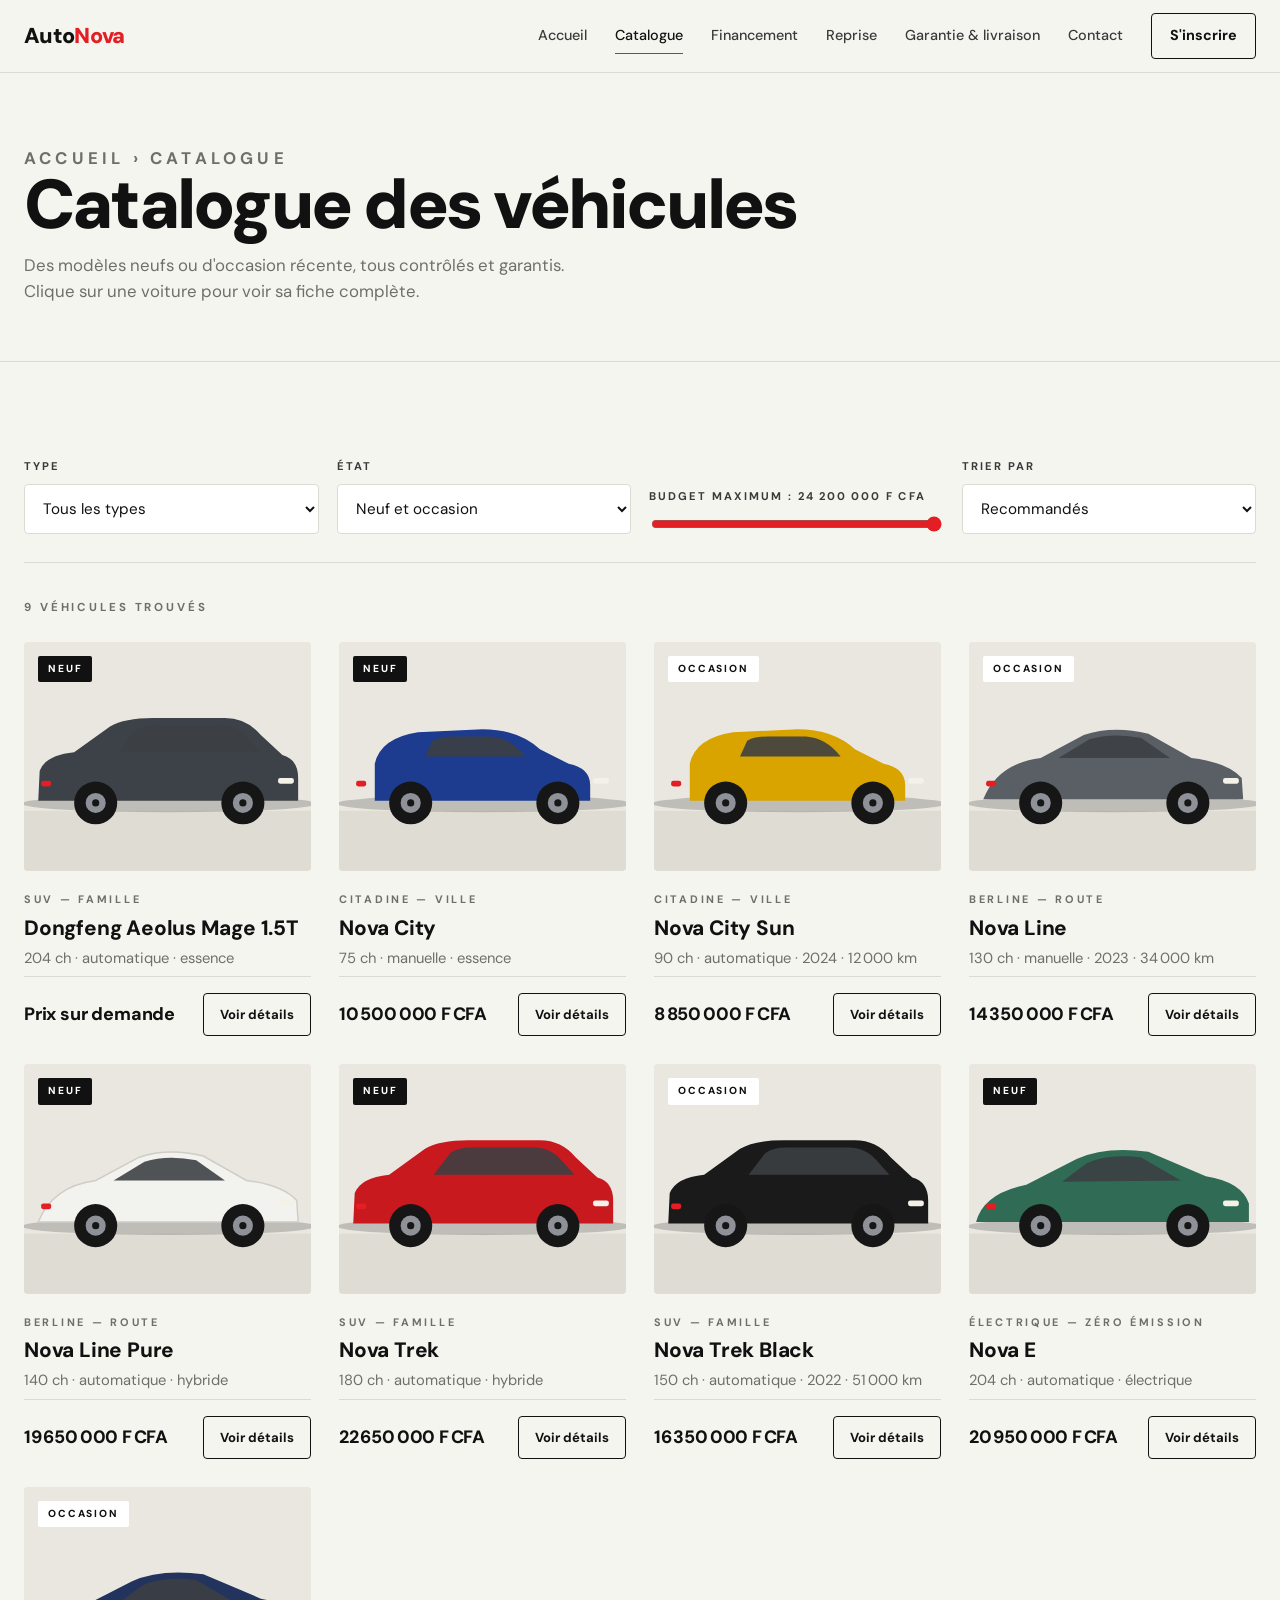
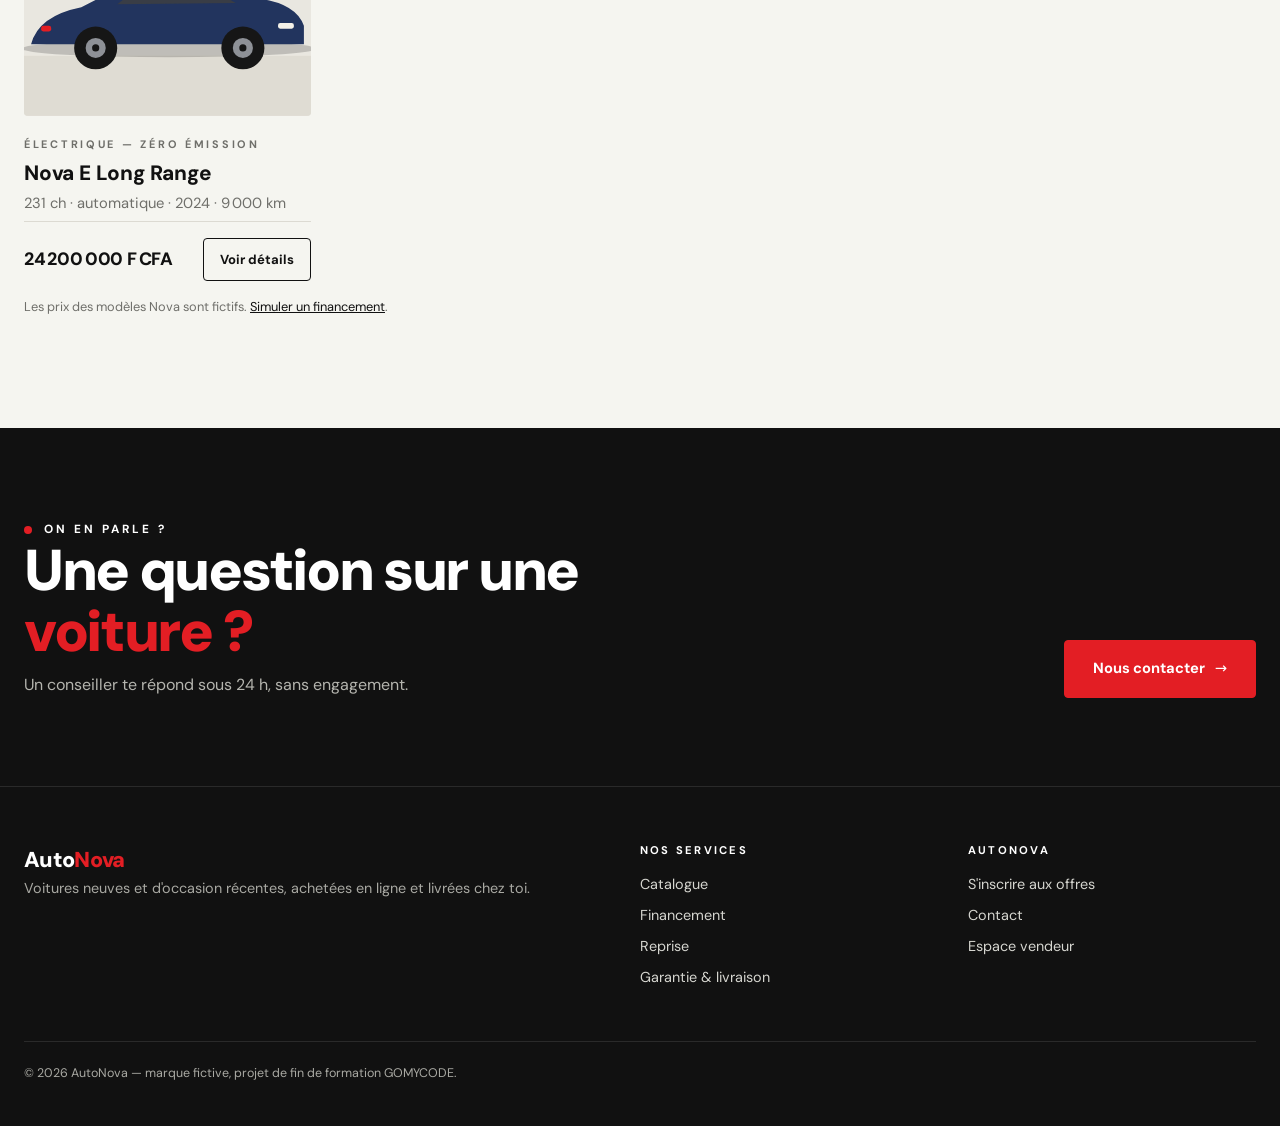
==== commit fa232645: "Hero variante 1 retenu, site entier au tutoiement, page des variantes retiree Co-Authored-By: Claude" ====
--- a/catalogue.html
+++ b/catalogue.html
@@ -31,7 +31,7 @@
       <div class="container">
         <p class="breadcrumb"><a href="index.html">Accueil</a> › Catalogue</p>
         <h1>Catalogue des véhicules</h1>
-        <p>Des modèles neufs ou d'occasion récente, tous contrôlés et garantis. Cliquez sur un véhicule pour voir sa fiche complète.</p>
+        <p>Des modèles neufs ou d'occasion récente, tous contrôlés et garantis. Clique sur une voiture pour voir sa fiche complète.</p>
       </div>
     </section>
 
@@ -95,7 +95,7 @@
       <div class="footer-grid">
         <div>
           <a href="index.html" class="logo">Auto<span>Nova</span></a>
-          <p>Voitures neuves et d'occasion récentes, achetées en ligne et livrées chez vous.</p>
+          <p>Voitures neuves et d'occasion récentes, achetées en ligne et livrées chez toi.</p>
         </div>
         <div>
           <h3>Nos services</h3>
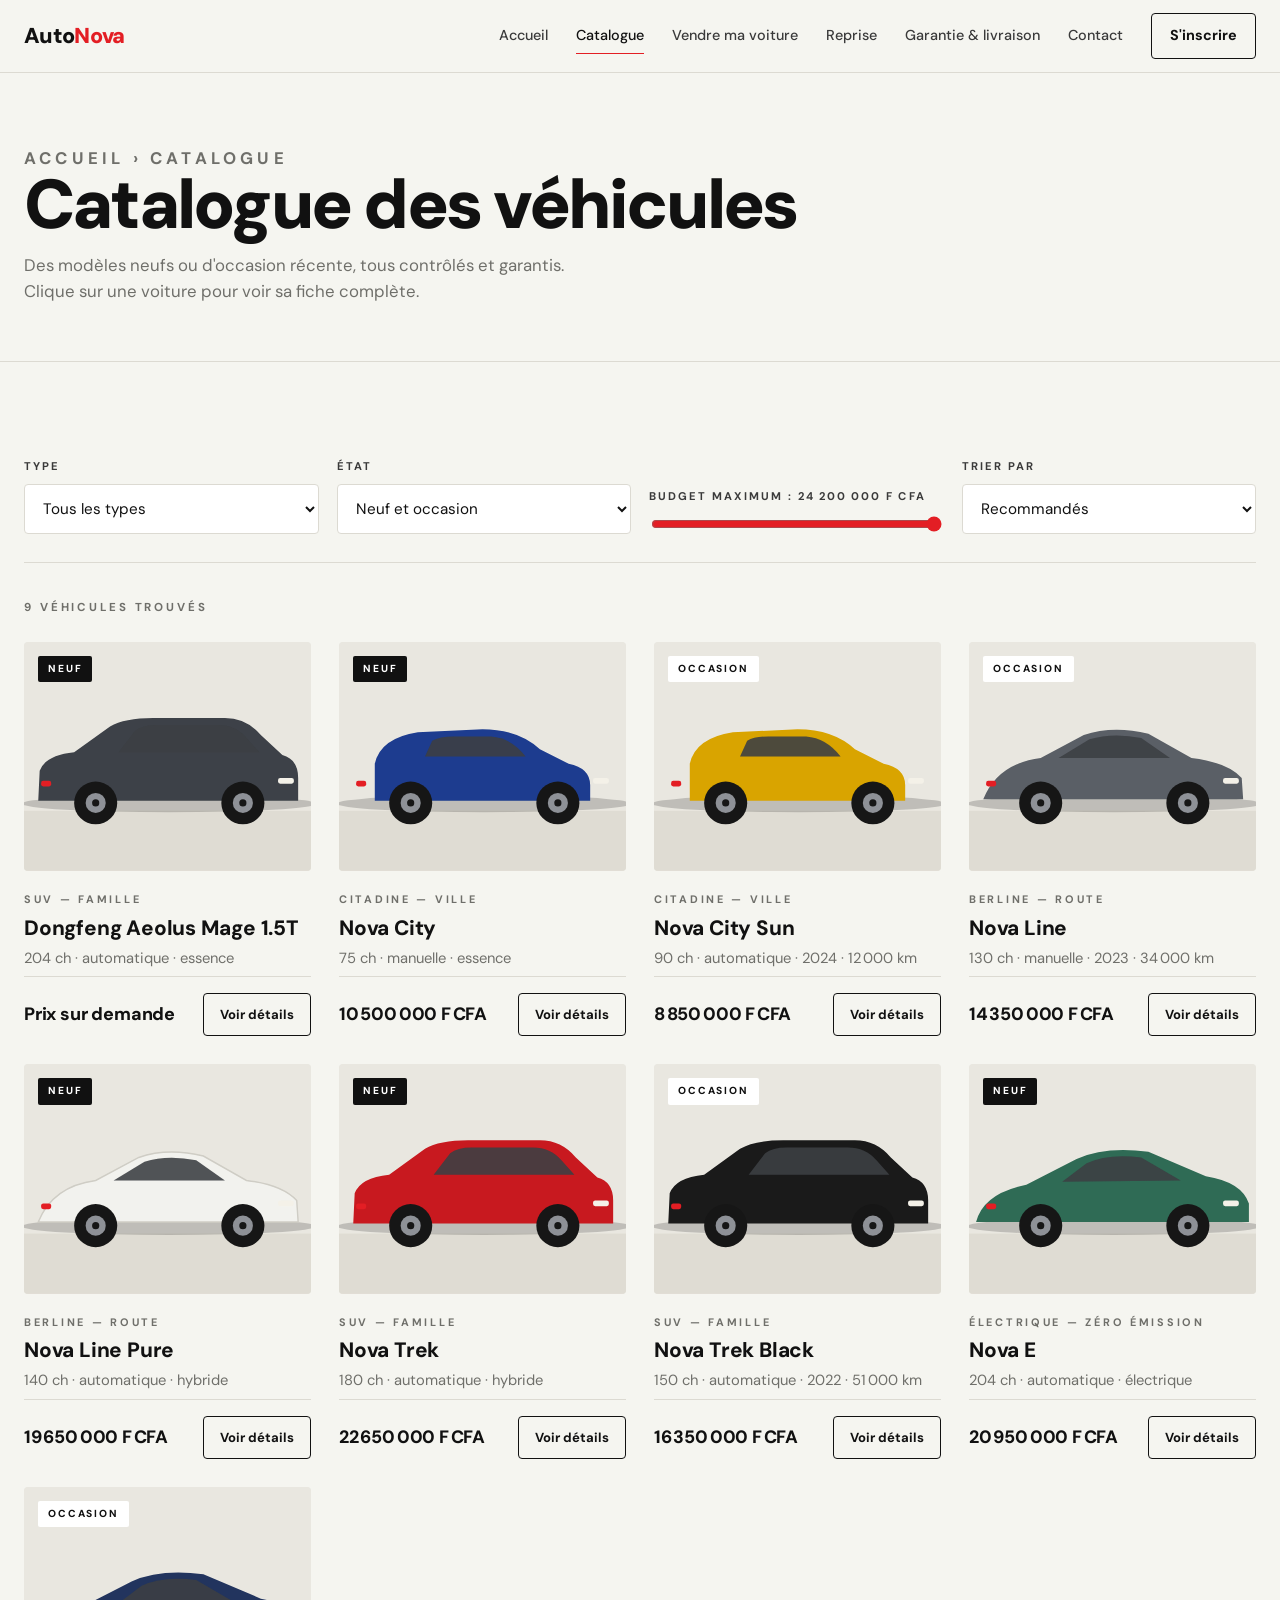
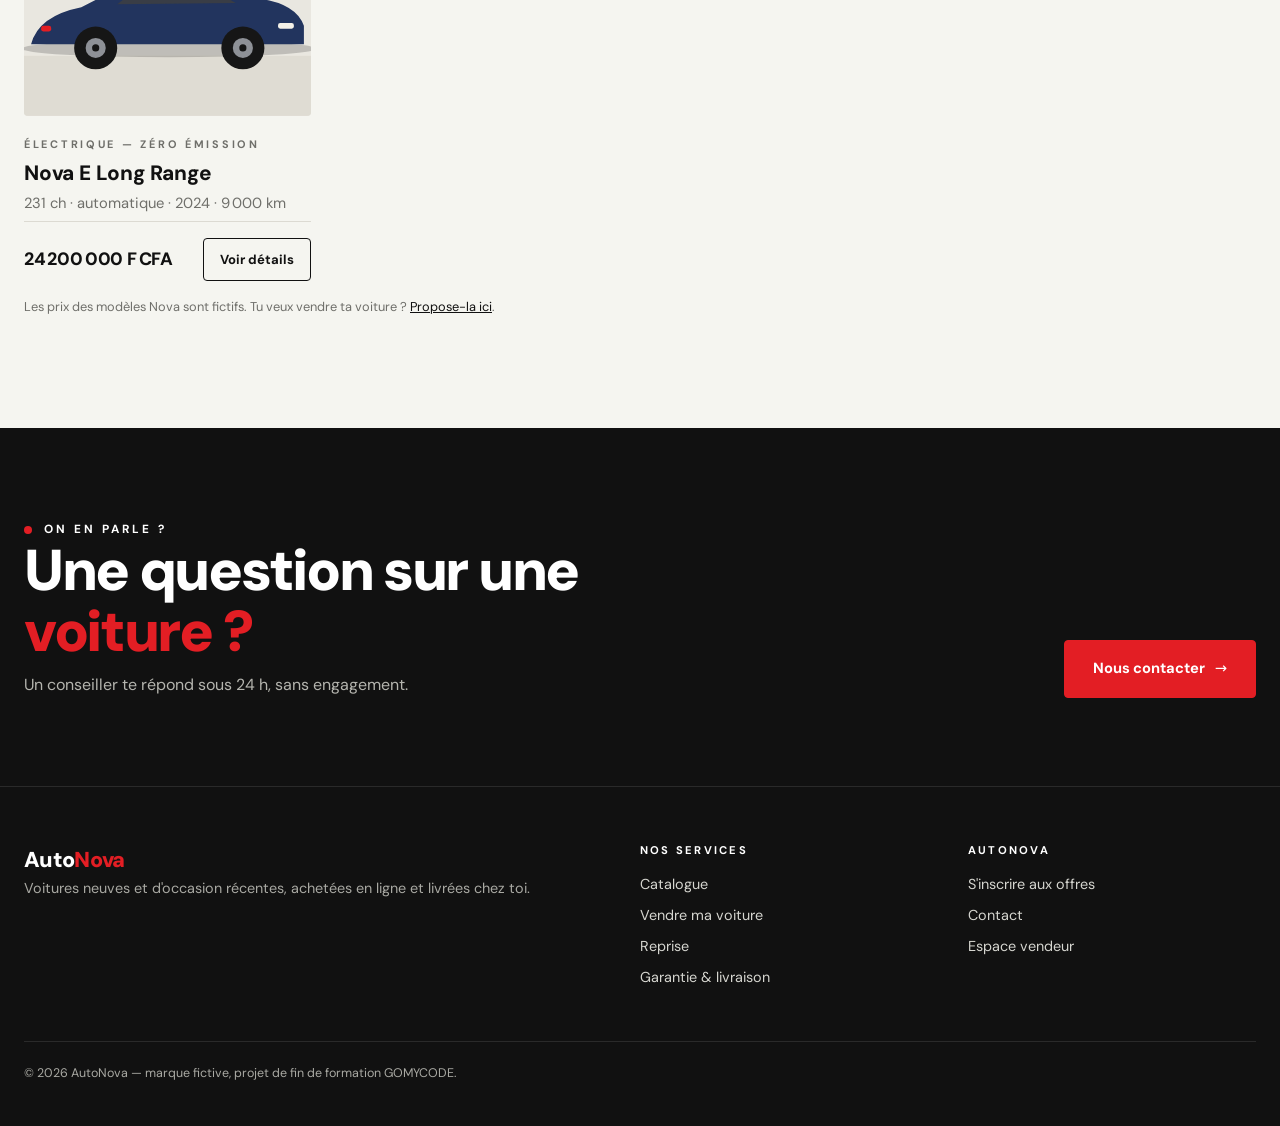
==== commit 33fc712c: "Remplace Financement par « Vendre ma voiture » : demandes des particuliers recues dans l'Espace vend" ====
--- a/catalogue.html
+++ b/catalogue.html
@@ -17,7 +17,7 @@
       <ul class="nav-links" id="nav-links">
         <li><a href="index.html">Accueil</a></li>
         <li><a href="catalogue.html" aria-current="page">Catalogue</a></li>
-        <li><a href="financement.html">Financement</a></li>
+        <li><a href="vendre.html">Vendre ma voiture</a></li>
         <li><a href="reprise.html">Reprise</a></li>
         <li><a href="garantie-livraison.html">Garantie & livraison</a></li>
         <li><a href="contact.html">Contact</a></li>
@@ -73,7 +73,7 @@
 
         <p id="result-count" class="result-count" aria-live="polite"></p>
         <div id="car-grid" class="grid"></div>
-        <p class="disclaimer">Les prix des modèles Nova sont fictifs. <a href="financement.html">Simuler un financement</a>.</p>
+        <p class="disclaimer">Les prix des modèles Nova sont fictifs. Tu veux vendre ta voiture ? <a href="vendre.html">Propose-la ici</a>.</p>
       </div>
     </section>
   </main>
@@ -101,7 +101,7 @@
           <h3>Nos services</h3>
           <ul>
             <li><a href="catalogue.html">Catalogue</a></li>
-            <li><a href="financement.html">Financement</a></li>
+            <li><a href="vendre.html">Vendre ma voiture</a></li>
             <li><a href="reprise.html">Reprise</a></li>
             <li><a href="garantie-livraison.html">Garantie &amp; livraison</a></li>
           </ul>
--- a/css/style.css
+++ b/css/style.css
@@ -504,3 +504,13 @@
   .hero-meta .meta-left { display: none; }
   .hero-meta .meta-right { width: 100%; justify-content: space-between; gap: 16px; }
 }
+
+/* ---------- Vendre ma voiture ---------- */
+.sell-layout { display: grid; grid-template-columns: 1fr 320px; gap: 48px; align-items: start; }
+.sell-form { display: grid; gap: 20px; }
+.sell-form > h2 { margin: 0; font-size: clamp(1.8rem, 3vw, 2.6rem); font-weight: 900; letter-spacing: -0.03em; }
+.sell-aside { position: sticky; top: 96px; }
+.field-label { font-size: .7rem; font-weight: 700; letter-spacing: .18em; text-transform: uppercase; color: var(--ink-2); }
+.choice-row { display: flex; flex-wrap: wrap; gap: 10px 26px; }
+@media (max-width: 1020px) { .sell-layout { grid-template-columns: 1fr; } .sell-aside { position: static; } }
+.form-section { min-width: 0; } .sell-layout > *, .vendor > * { min-width: 0; } .field input[type="file"] { max-width: 100%; }
